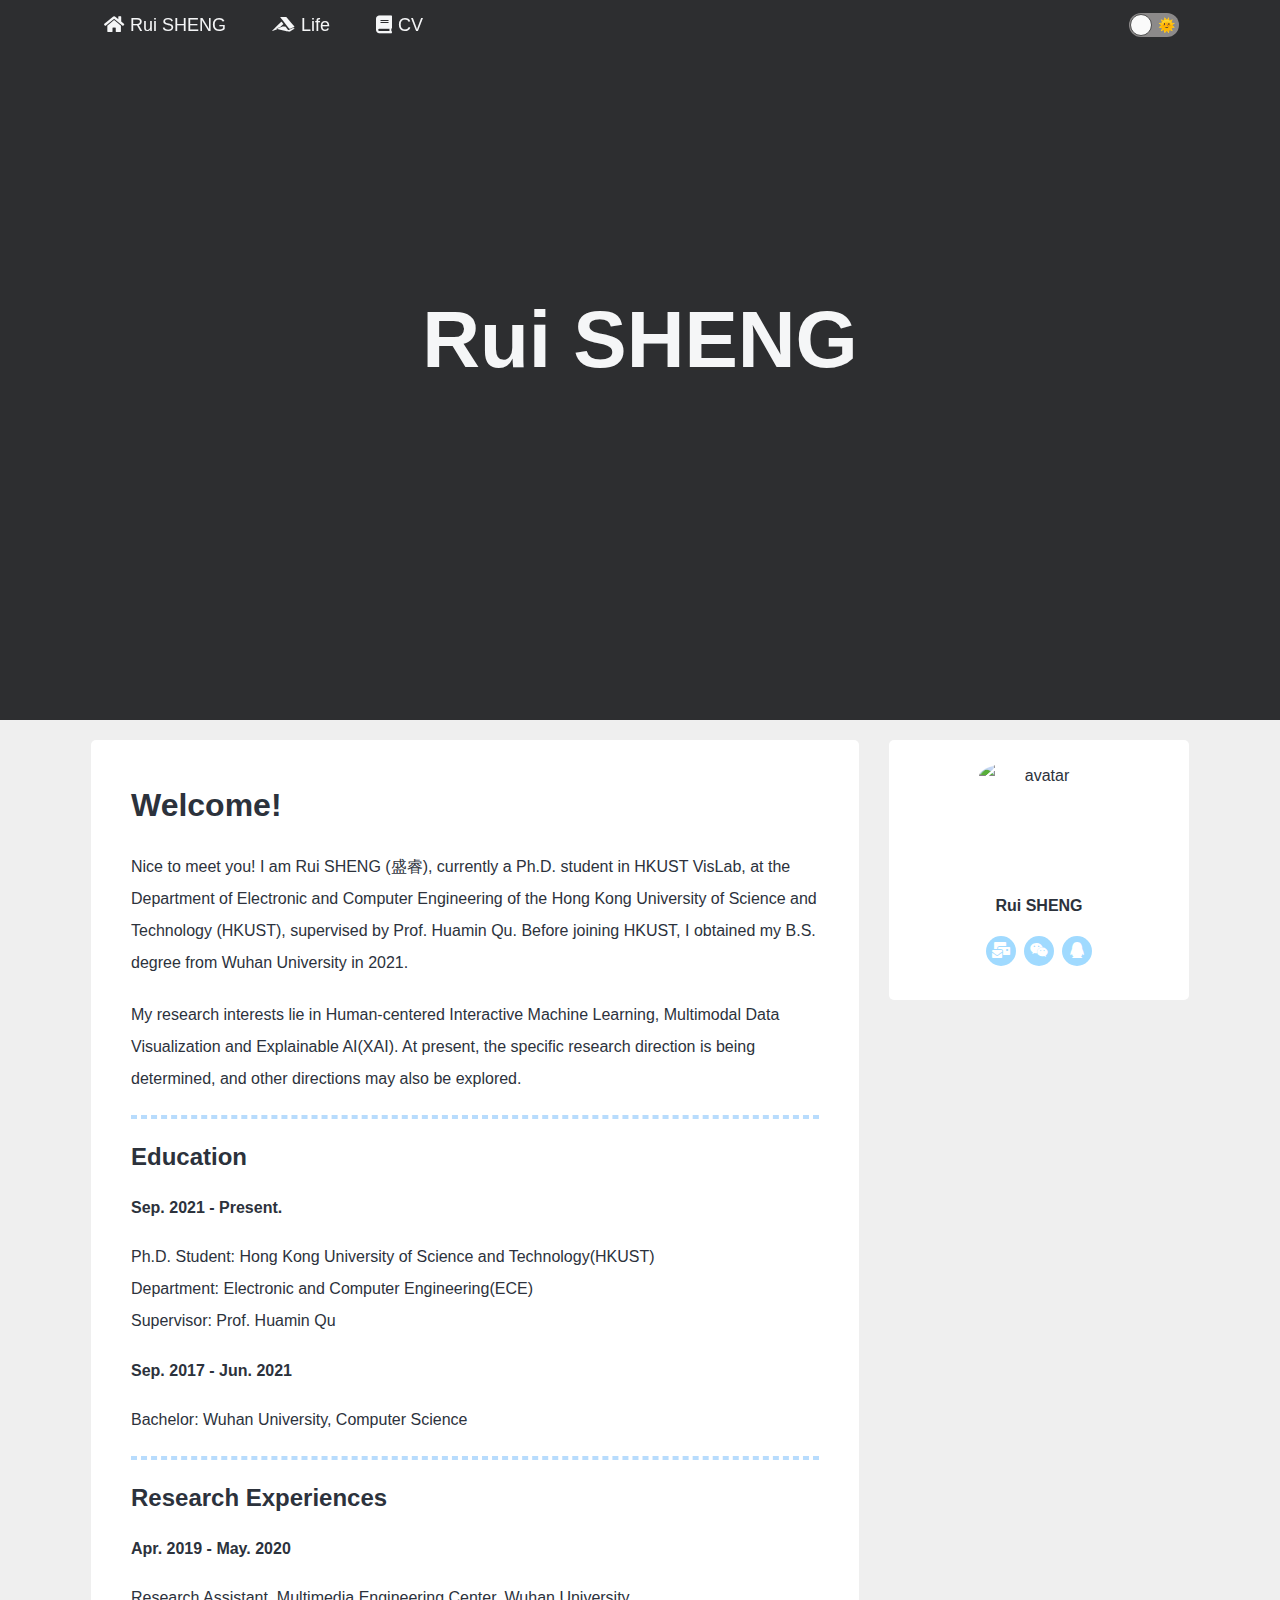
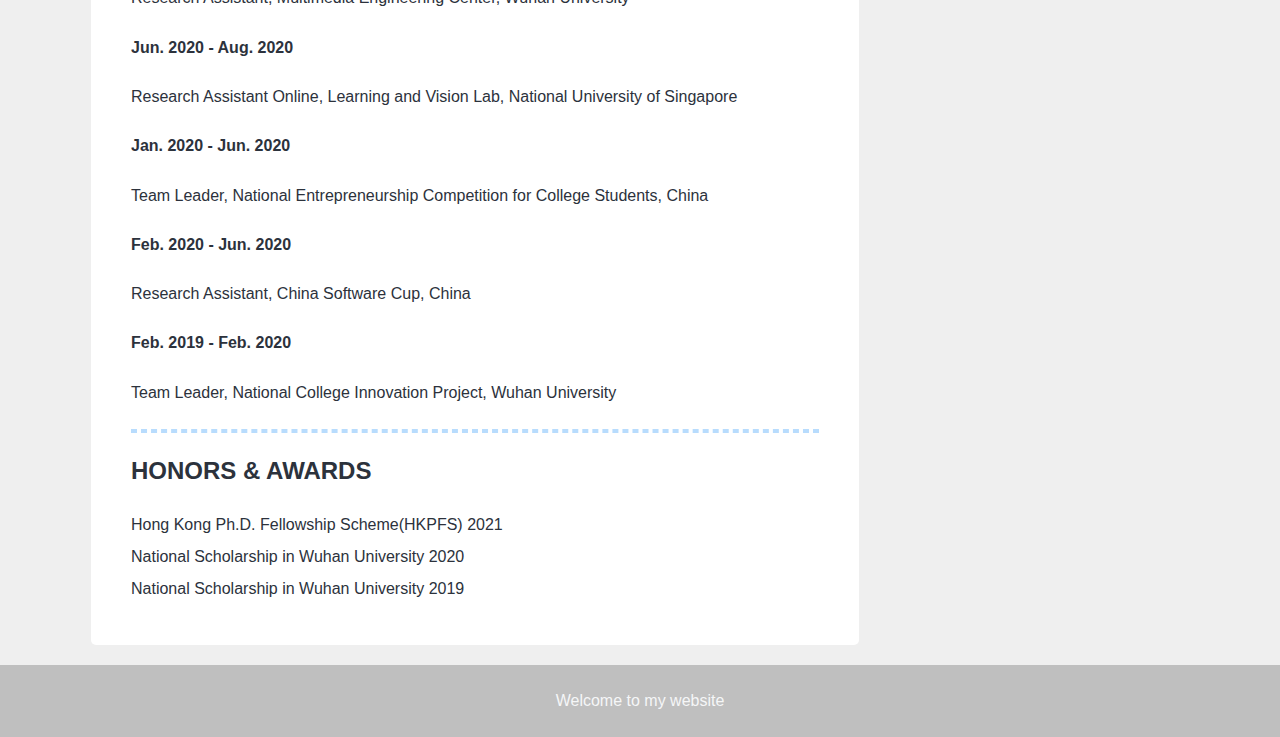
==== index.html @ 7d664ae7 "Site updated: 2021-11-10 11:04:01" ====
<!DOCTYPE html><html lang="en"><head><meta charset="UTF-8"><meta http-equiv="X-UA-Compatible" content="IE=edge"><meta name="viewport" content="width=device-width, initial-scale=1"><meta name="format-detection" content="telephone=no"><meta name="apple-mobile-web-app-capable" content="yes"><meta name="apple-mobile-web-app-status-bar-style" content="black"><link rel="icon" href="/images/icons/favicon-16x16.png?v=2.6.2" type="image/png" sizes="16x16"><link rel="icon" href="/images/icons/favicon-32x32.png?v=2.6.2" type="image/png" sizes="32x32"><meta name="description" content="Welcome!       Nice to meet you! I am Rui SHENG (盛睿), currently a Ph.D. student in HKUST VisLab, at the Department of Electronic and Computer Engineering of the Hong Kong Universit">
<meta property="og:type" content="website">
<meta property="og:title" content="intro">
<meta property="og:url" content="http://example.com/index.html">
<meta property="og:site_name" content="Rui SHENG">
<meta property="og:description" content="Welcome!       Nice to meet you! I am Rui SHENG (盛睿), currently a Ph.D. student in HKUST VisLab, at the Department of Electronic and Computer Engineering of the Hong Kong Universit">
<meta property="og:locale" content="en_US">
<meta property="article:published_time" content="2021-11-09T14:26:50.000Z">
<meta property="article:author" content="John Doe">
<meta name="twitter:card" content="summary"><title>intro | Rui SHENG</title><link ref="canonical" href="http://example.com/index.html"><link rel="dns-prefetch" href="https://cdn.jsdelivr.net"><link rel="stylesheet" href="https://cdn.jsdelivr.net/npm/@fortawesome/fontawesome-free@5.12.1/css/all.min.css" type="text/css"><link rel="stylesheet" href="/css/index.css?v=2.6.2"><script>var Stun = window.Stun || {};
var CONFIG = {
  root: '/',
  algolia: undefined,
  assistSearch: undefined,
  fontIcon: {"prompt":{"success":"fas fa-check-circle","info":"fas fa-arrow-circle-right","warning":"fas fa-exclamation-circle","error":"fas fa-times-circle"},"copyBtn":"fas fa-copy"},
  sidebar: {"offsetTop":"20px","tocMaxDepth":6},
  header: {"enable":true,"showOnPost":true,"scrollDownIcon":false},
  postWidget: {"endText":true},
  nightMode: {"enable":true},
  back2top: {"enable":true},
  codeblock: {"style":"default","highlight":"light","wordWrap":false},
  reward: false,
  fancybox: false,
  zoomImage: {"gapAside":"20px"},
  galleryWaterfall: undefined,
  lazyload: false,
  pjax: undefined,
  externalLink: {"icon":{"enable":true,"name":"fas fa-external-link-alt"}},
  shortcuts: undefined,
  prompt: {"copyButton":"Copy","copySuccess":"Copy Success","copyError":"Copy Error"},
  sourcePath: {"js":"js","css":"css","images":"images"},
};

window.CONFIG = CONFIG;</script><meta name="generator" content="Hexo 5.4.0"><link rel="alternate" href="/atom.xml" title="Rui SHENG" type="application/atom+xml">
</head><body><div class="container" id="container"><header class="header" id="header"><div class="header-inner"><nav class="header-nav header-nav--fixed"><div class="header-nav-inner"><div class="header-nav-menubtn"><i class="fas fa-bars"></i></div><div class="header-nav-menu"><div class="header-nav-menu-item"><a class="header-nav-menu-item__link" href="/"><span class="header-nav-menu-item__icon"><i class="fas fa-home"></i></span><span class="header-nav-menu-item__text">Rui SHENG</span></a></div><div class="header-nav-menu-item"><a class="header-nav-menu-item__link" href="/life/"><span class="header-nav-menu-item__icon"><i class="fab fa-accusoft"></i></span><span class="header-nav-menu-item__text">Life</span></a></div><div class="header-nav-menu-item"><a class="header-nav-menu-item__link" href="/file/RuiSHENG.pdf"><span class="header-nav-menu-item__icon"><i class="fas fa-book"></i></span><span class="header-nav-menu-item__text">CV</span></a></div></div><div class="header-nav-mode"><div class="mode"><div class="mode-track"><span class="mode-track-moon"></span><span class="mode-track-sun"></span></div><div class="mode-thumb"></div></div></div></div></nav><div class="header-banner"><div class="header-banner-info"><div class="header-banner-info__title">Rui SHENG</div><div class="header-banner-info__subtitle"></div></div></div></div></header><main class="main" id="main"><div class="main-inner"><div class="content-wrap" id="content-wrap"><div class="content" id="content"><div class="custompage">
        <h1 id="Welcome"   >
          <a href="#Welcome" class="heading-link"><i class="fas fa-link"></i></a><a href="#Welcome" class="headerlink" title="Welcome!"></a>Welcome!</h1>
      <p>Nice to meet you! I am Rui SHENG (盛睿), currently a Ph.D. student in HKUST VisLab, at the Department of Electronic and Computer Engineering of the Hong Kong University of Science and Technology (HKUST), supervised by Prof. Huamin Qu. Before joining HKUST, I obtained my B.S. degree from Wuhan University in 2021.</p>
<p>My research interests lie in Human-centered Interactive Machine Learning, Multimodal Data Visualization and Explainable AI(XAI). At present, the specific research direction is being determined, and other directions may also be explored.</p>
<hr>

        <h2 id="Education"   >
          <a href="#Education" class="heading-link"><i class="fas fa-link"></i></a><a href="#Education" class="headerlink" title="Education"></a>Education</h2>
      
        <h4 id="Sep-2021-Present"   >
          <a href="#Sep-2021-Present" class="heading-link"><i class="fas fa-link"></i></a><a href="#Sep-2021-Present" class="headerlink" title="Sep. 2021 - Present."></a>Sep. 2021 - Present.</h4>
      <p>Ph.D. Student: Hong Kong University of Science and Technology(HKUST)<br>Department: Electronic and Computer Engineering(ECE)<br>Supervisor: Prof. Huamin Qu</p>

        <h4 id="Sep-2017-Jun-2021"   >
          <a href="#Sep-2017-Jun-2021" class="heading-link"><i class="fas fa-link"></i></a><a href="#Sep-2017-Jun-2021" class="headerlink" title="Sep. 2017 - Jun. 2021"></a>Sep. 2017 - Jun. 2021</h4>
      <p>Bachelor: Wuhan University, Computer Science</p>
<hr>

        <h2 id="Research-Experiences"   >
          <a href="#Research-Experiences" class="heading-link"><i class="fas fa-link"></i></a><a href="#Research-Experiences" class="headerlink" title="Research Experiences"></a>Research Experiences</h2>
      
        <h4 id="Apr-2019-May-2020"   >
          <a href="#Apr-2019-May-2020" class="heading-link"><i class="fas fa-link"></i></a><a href="#Apr-2019-May-2020" class="headerlink" title="Apr. 2019 - May. 2020"></a>Apr. 2019 - May. 2020</h4>
      <p>Research Assistant, Multimedia Engineering Center, Wuhan University</p>

        <h4 id="Jun-2020-Aug-2020"   >
          <a href="#Jun-2020-Aug-2020" class="heading-link"><i class="fas fa-link"></i></a><a href="#Jun-2020-Aug-2020" class="headerlink" title="Jun. 2020 - Aug. 2020"></a>Jun. 2020 - Aug. 2020</h4>
      <p>Research Assistant Online, Learning and Vision Lab, National University of Singapore</p>

        <h4 id="Jan-2020-Jun-2020"   >
          <a href="#Jan-2020-Jun-2020" class="heading-link"><i class="fas fa-link"></i></a><a href="#Jan-2020-Jun-2020" class="headerlink" title="Jan. 2020 - Jun. 2020"></a>Jan. 2020 - Jun. 2020</h4>
      <p>Team Leader, National Entrepreneurship Competition for College Students, China</p>

        <h4 id="Feb-2020-Jun-2020"   >
          <a href="#Feb-2020-Jun-2020" class="heading-link"><i class="fas fa-link"></i></a><a href="#Feb-2020-Jun-2020" class="headerlink" title="Feb. 2020 - Jun. 2020"></a>Feb. 2020 - Jun. 2020</h4>
      <p>Research Assistant, China Software Cup, China</p>

        <h4 id="Feb-2019-Feb-2020"   >
          <a href="#Feb-2019-Feb-2020" class="heading-link"><i class="fas fa-link"></i></a><a href="#Feb-2019-Feb-2020" class="headerlink" title="Feb. 2019 - Feb. 2020"></a>Feb. 2019 - Feb. 2020</h4>
      <p>Team Leader, National College Innovation Project, Wuhan University</p>
<hr>

        <h2 id="HONORS-amp-AWARDS"   >
          <a href="#HONORS-amp-AWARDS" class="heading-link"><i class="fas fa-link"></i></a><a href="#HONORS-amp-AWARDS" class="headerlink" title="HONORS &amp; AWARDS"></a>HONORS &amp; AWARDS</h2>
      <p>Hong Kong Ph.D. Fellowship Scheme(HKPFS) 2021<br>National Scholarship in Wuhan University 2020<br>National Scholarship in Wuhan University 2019</p>
</div></div></div><div class="sidebar-wrap" id="sidebar-wrap"><aside class="sidebar" id="sidebar"><section class="sidebar-toc hide"><ol class="toc"><li class="toc-item toc-level-1"><a class="toc-link" href="#Welcome"><span class="toc-number">1.</span> <span class="toc-text">
          Welcome!</span></a><ol class="toc-child"><li class="toc-item toc-level-2"><a class="toc-link" href="#Education"><span class="toc-number">1.1.</span> <span class="toc-text">
          Education</span></a><ol class="toc-child"><li class="toc-item toc-level-4"><a class="toc-link" href="#Sep-2021-Present"><span class="toc-number">1.1.0.1.</span> <span class="toc-text">
          Sep. 2021 - Present.</span></a></li><li class="toc-item toc-level-4"><a class="toc-link" href="#Sep-2017-Jun-2021"><span class="toc-number">1.1.0.2.</span> <span class="toc-text">
          Sep. 2017 - Jun. 2021</span></a></li></ol></li></ol></li><li class="toc-item toc-level-2"><a class="toc-link" href="#Research-Experiences"><span class="toc-number">1.2.</span> <span class="toc-text">
          Research Experiences</span></a><ol class="toc-child"><li class="toc-item toc-level-4"><a class="toc-link" href="#Apr-2019-May-2020"><span class="toc-number">1.2.0.1.</span> <span class="toc-text">
          Apr. 2019 - May. 2020</span></a></li><li class="toc-item toc-level-4"><a class="toc-link" href="#Jun-2020-Aug-2020"><span class="toc-number">1.2.0.2.</span> <span class="toc-text">
          Jun. 2020 - Aug. 2020</span></a></li><li class="toc-item toc-level-4"><a class="toc-link" href="#Jan-2020-Jun-2020"><span class="toc-number">1.2.0.3.</span> <span class="toc-text">
          Jan. 2020 - Jun. 2020</span></a></li><li class="toc-item toc-level-4"><a class="toc-link" href="#Feb-2020-Jun-2020"><span class="toc-number">1.2.0.4.</span> <span class="toc-text">
          Feb. 2020 - Jun. 2020</span></a></li><li class="toc-item toc-level-4"><a class="toc-link" href="#Feb-2019-Feb-2020"><span class="toc-number">1.2.0.5.</span> <span class="toc-text">
          Feb. 2019 - Feb. 2020</span></a></li></ol></li></ol></li><li class="toc-item toc-level-2"><a class="toc-link" href="#HONORS-amp-AWARDS"><span class="toc-number">1.3.</span> <span class="toc-text">
          HONORS &amp; AWARDS</span></a></li></ol></li></ol></section><!-- ov = overview--><section class="sidebar-ov"><div class="sidebar-ov-author"><div class="sidebar-ov-author__avatar"><img class="sidebar-ov-author__avatar_img" src="https://s3.bmp.ovh/imgs/2021/11/574a85c18c7311ed.png" alt="avatar"></div><p class="sidebar-ov-author__text">Rui SHENG</p></div><div class="sidebar-ov-social"><a class="sidebar-ov-social-item" href="mailto:rshengac@connect.ust.hk" target="_blank" rel="noopener" data-popover="mail" data-popover-pos="up"><span class="sidebar-ov-social-item__icon"><i class="fab fas fa-mail-bulk"></i></span></a><a class="sidebar-ov-social-item" href="tencent://message?uin=LYFFFBlueSky" target="_blank" rel="noopener" data-popover="Wechat" data-popover-pos="up"><span class="sidebar-ov-social-item__icon"><i class="fab fa-weixin"></i></span></a><a class="sidebar-ov-social-item" href="tencent://message?uin=260931245" target="_blank" rel="noopener" data-popover="QQ" data-popover-pos="up"><span class="sidebar-ov-social-item__icon"><i class="fab fa-qq"></i></span></a></div></section></aside></div><div class="clearfix"></div></div></main><footer class="footer" id="footer"><div class="footer-inner"><div>Welcome to my website</div></div></footer><div class="loading-bar" id="loading-bar"><div class="loading-bar__progress"></div></div><div class="back2top" id="back2top"><span class="back2top__icon"><i class="fas fa-rocket"></i></span></div></div><script src="https://cdn.jsdelivr.net/npm/jquery@v3.4.1/dist/jquery.min.js"></script><script src="https://cdn.jsdelivr.net/npm/velocity-animate@1.5.2/velocity.min.js"></script><script src="https://cdn.jsdelivr.net/npm/velocity-animate@1.5.2/velocity.ui.min.js"></script><script src="/js/utils.js?v=2.6.2"></script><script src="/js/stun-boot.js?v=2.6.2"></script><script src="/js/scroll.js?v=2.6.2"></script><script src="/js/header.js?v=2.6.2"></script><script src="/js/sidebar.js?v=2.6.2"></script></body></html>
---- css/index.css ----
html {
  line-height: 1.15; /* 1 */
  -webkit-text-size-adjust: 100%; /* 2 */
}
body {
  margin: 0;
}
main {
  display: block;
}
h1 {
  margin: 0.67em 0;
  font-size: 2em;
}
hr {
  overflow: visible; /* 2 */
  box-sizing: content-box; /* 1 */
  height: 0; /* 1 */
}
pre {
  font-family: monospace, monospace; /* 1 */
  font-size: 1em; /* 2 */
}
a {
  background-color: transparent;
}
abbr[title] {
  border-bottom: none; /* 1 */
  text-decoration: underline; /* 2 */
  text-decoration: underline dotted; /* 2 */
}
b,
strong {
  font-weight: bolder;
}
code,
kbd,
samp {
  font-family: monospace, monospace; /* 1 */
  font-size: 1em; /* 2 */
}
small {
  font-size: 80%;
}
sub,
sup {
  position: relative;
  font-size: 75%;
  line-height: 0;
  vertical-align: baseline;
}
sub {
  bottom: -0.25em;
}
sup {
  top: -0.5em;
}
img {
  border-style: none;
}
button,
input,
optgroup,
select,
textarea {
  margin: 0; /* 2 */
  font-family: inherit; /* 1 */
  font-size: 100%; /* 1 */
  line-height: 1.15; /* 1 */
}
button,
input {
  overflow: visible; /* 1 */
}
button,
select {
  text-transform: none; /* 1 */
}
button,
[type='button'],
[type='reset'],
[type='submit'] {
  -webkit-appearance: button;
}
button::-moz-focus-inner,
[type='button']::-moz-focus-inner,
[type='reset']::-moz-focus-inner,
[type='submit']::-moz-focus-inner {
  border-style: none;
  padding: 0;
}
button:-moz-focusring,
[type='button']:-moz-focusring,
[type='reset']:-moz-focusring,
[type='submit']:-moz-focusring {
  outline: 1px dotted ButtonText;
}
fieldset {
  padding: 0.35em 0.75em 0.625em;
}
legend {
  display: table; /* 1 */
  box-sizing: border-box; /* 1 */
  padding: 0; /* 3 */
  max-width: 100%; /* 1 */
  white-space: normal; /* 1 */
  color: inherit; /* 2 */
}
progress {
  vertical-align: baseline;
}
textarea {
  overflow: auto;
}
[type='checkbox'],
[type='radio'] {
  box-sizing: border-box; /* 1 */
  padding: 0; /* 2 */
}
[type='number']::-webkit-inner-spin-button,
[type='number']::-webkit-outer-spin-button {
  height: auto;
}
[type='search'] {
  outline-offset: -2px; /* 2 */
  -webkit-appearance: textfield; /* 1 */
}
[type='search']::-webkit-search-decoration {
  -webkit-appearance: none;
}
::-webkit-file-upload-button {
  font: inherit; /* 2 */
  -webkit-appearance: button; /* 1 */
}
details {
  display: block;
}
summary {
  display: list-item;
}
template {
  display: none;
}
[hidden] {
  display: none;
}
html {
  line-height: 1.15; /* 1 */
  -webkit-text-size-adjust: 100%; /* 2 */
}
body {
  margin: 0;
}
main {
  display: block;
}
h1 {
  margin: 0.67em 0;
  font-size: 2em;
}
hr {
  overflow: visible; /* 2 */
  -webkit-box-sizing: content-box;
  -moz-box-sizing: content-box;
  box-sizing: content-box; /* 1 */
  height: 0; /* 1 */
}
pre {
  font-family: monospace, monospace; /* 1 */
  font-size: 1em; /* 2 */
}
a {
  background-color: transparent;
}
abbr[title] {
  border-bottom: none; /* 1 */
  text-decoration: underline; /* 2 */
  text-decoration: underline dotted; /* 2 */
}
b,
strong {
  font-weight: bolder;
}
code,
kbd,
samp {
  font-family: monospace, monospace; /* 1 */
  font-size: 1em; /* 2 */
}
small {
  font-size: 80%;
}
sub,
sup {
  position: relative;
  font-size: 75%;
  line-height: 0;
  vertical-align: baseline;
}
sub {
  bottom: -0.25em;
}
sup {
  top: -0.5em;
}
img {
  border-style: none;
}
button,
input,
optgroup,
select,
textarea {
  margin: 0; /* 2 */
  font-family: inherit; /* 1 */
  font-size: 100%; /* 1 */
  line-height: 1.15; /* 1 */
}
button,
input {
  overflow: visible; /* 1 */
}
button,
select {
  text-transform: none; /* 1 */
}
button,
[type='button'],
[type='reset'],
[type='submit'] {
  -webkit-appearance: button;
}
button::-moz-focus-inner,
[type='button']::-moz-focus-inner,
[type='reset']::-moz-focus-inner,
[type='submit']::-moz-focus-inner {
  border-style: none;
  padding: 0;
}
button:-moz-focusring,
[type='button']:-moz-focusring,
[type='reset']:-moz-focusring,
[type='submit']:-moz-focusring {
  outline: 1px dotted ButtonText;
}
fieldset {
  padding: 0.35em 0.75em 0.625em;
}
legend {
  display: table; /* 1 */
  -webkit-box-sizing: border-box;
  -moz-box-sizing: border-box;
  box-sizing: border-box; /* 1 */
  padding: 0; /* 3 */
  max-width: 100%; /* 1 */
  white-space: normal; /* 1 */
  color: inherit; /* 2 */
}
progress {
  vertical-align: baseline;
}
textarea {
  overflow: auto;
}
[type='checkbox'],
[type='radio'] {
  -webkit-box-sizing: border-box;
  -moz-box-sizing: border-box;
  box-sizing: border-box; /* 1 */
  padding: 0; /* 2 */
}
[type='number']::-webkit-inner-spin-button,
[type='number']::-webkit-outer-spin-button {
  height: auto;
}
[type='search'] {
  outline-offset: -2px; /* 2 */
  -webkit-appearance: textfield; /* 1 */
}
[type='search']::-webkit-search-decoration {
  -webkit-appearance: none;
}
::-webkit-file-upload-button {
  font: inherit; /* 2 */
  -webkit-appearance: button; /* 1 */
}
details {
  display: block;
}
summary {
  display: list-item;
}
template {
  display: none;
}
[hidden] {
  display: none;
}
:root {
  --color-gray-100: #fff;
  --color-gray-150: #f9f9f9;
  --color-gray-200: #f5f6f7;
  --color-gray-250: #efefef;
  --color-gray-260: #e5e7ea;
  --color-gray-300: #dadada;
  --color-gray-400: #ccd0d5;
  --color-gray-500: #bec3c9;
  --color-gray-550: #adadad;
  --color-gray-600: #8d949e;
  --color-gray-650: #757474;
  --color-gray-700: #606770;
  --color-gray-800: #444950;
  --color-gray-850: #303846;
  --color-gray-900: #2c323c;
  --color-gray-950: #1c1e21;
  --color-font: var(--color-gray-900);
  --color-card: var(--color-gray-100);
  --color-blue-200: #ebeef5;
}
html.nightmode {
  --color-gray-100: #1c1e21;
  --color-gray-150: #2c323c;
  --color-gray-200: #303846;
  --color-gray-250: #444950;
  --color-gray-260: #555b64;
  --color-gray-300: #606770;
  --color-gray-400: #757474;
  --color-gray-500: #8d949e;
  --color-gray-550: #959595;
  --color-gray-600: #bec3c9;
  --color-gray-650: #ccd0d5;
  --color-gray-700: #dadada;
  --color-gray-800: #eaecef;
  --color-gray-850: #f5f6f7;
  --color-gray-900: #f9f9f9;
  --color-gray-950: #fff;
  --color-font: var(--color-gray-600);
  --color-card: var(--color-gray-150);
  --color-blue-200: #444950;
}
::selection {
  color: #fff;
  background-color: #8be0e1;
}
*,
*::before,
*::after {
  -webkit-box-sizing: inherit;
  -moz-box-sizing: inherit;
  box-sizing: inherit;
}
html {
  -webkit-box-sizing: border-box;
  -moz-box-sizing: border-box;
  box-sizing: border-box;
  font-size: 20px;
}
body {
  margin: 0;
  padding: 0;
  font-family: 'PingFang SC', 'Microsoft YaHei', sans-serif, Arial;
  font-size: 14px;
  line-height: 2;
  color: var(--color-font);
  background-color: var(--color-gray-250);
}
h1,
h2,
h3,
h4,
h5,
h6 {
  padding: 0;
  font-family: 'PingFang SC', 'Microsoft YaHei', sans-serif, Arial;
  font-weight: 700;
  line-height: 1.5;
}
h1 {
  font-size: 2em;
}
h2 {
  font-size: 1.5em;
}
h3 {
  font-size: 1.25em;
}
h4 {
  font-size: 1em;
}
h5 {
  font-size: 0.875em;
}
h6 {
  font-size: 0.85em;
}
p {
  margin: 0 0 1rem;
}
a {
  text-decoration: none;
  color: #058ed2;
  background-color: transparent;
  outline: none;
  cursor: pointer;
}
img,
video,
iframe {
  display: block;
  margin-right: auto;
  margin-left: auto;
  max-width: 100%;
}
hr {
  margin: 1rem 0;
  border: 2px dashed #b8dcfd;
  height: 0;
}
blockquote {
  margin: 0;
  border-left: 5px solid var(--color-gray-300);
  padding: 0 1rem;
  background-color: var(--color-gray-200);
}
blockquote cite::before {
  content: '--';
  padding: 0 0.25rem;
}
code {
  white-space: normal;
  word-wrap: break-word;
  word-break: break-word;
  border-radius: 3px;
  padding: 1px 5px;
  font-family: 'Source Code Pro', Consolas, Menlo, Monaco, 'Courier New', monospace;
  font-size: 0.95em;
  color: var(--color-gray-700);
  background-color: var(--color-gray-200);
}
dt {
  font-weight: 700;
}
dd {
  margin: 0;
  padding: 0;
}
table {
  border-spacing: 0;
  border-collapse: collapse;
  width: 100%;
}
th,
td {
  border: 1px solid var(--color-blue-200);
  padding: 0 5px;
}
acronym,
abbr {
  cursor: help;
}
kbd {
  display: inline-block;
  border: 1px solid var(--color-gray-500);
  border-radius: 3px;
  padding: 0.1rem 0.2rem;
  font-family: consolas, 'Liberation Mono', courier, monospace;
  font-size: 0.85em;
  font-weight: 700;
  line-height: 1;
  white-space: nowrap;
  color: var(--color-gray-850);
  background-color: var(--color-gray-150);
  -webkit-box-shadow: 0 -1px 0 var(--color-gray-300) inset;
  box-shadow: 0 -1px 0 var(--color-gray-300) inset;
}
.clearfix {
  zoom: 1;
}
.clearfix:before,
.clearfix:after {
  content: "";
  display: table;
}
.clearfix:after {
  clear: both;
}
[data-popover] {
  position: relative;
}
[data-popover]::before {
  position: absolute;
  top: 0;
  left: 50%;
  z-index: 2;
  font-family: sans-serif, Arial;
  font-size: 14px;
  font-weight: normal;
  font-style: normal;
  line-height: 2;
  white-space: nowrap;
  color: #fff;
  background-color: rgba(0,0,0,0.9);
  opacity: 0;
  -ms-filter: "progid:DXImageTransform.Microsoft.Alpha(Opacity=0)";
  filter: alpha(opacity=0);
  text-shadow: none;
  -webkit-transition: opacity 0.2s ease, -webkit-transform 0.2s ease;
  -moz-transition: opacity 0.2s ease, -moz-transform 0.2s ease;
  -o-transition: opacity 0.2s ease, -o-transform 0.2s ease;
  -ms-transition: opacity 0.2s ease, -ms-transform 0.2s ease;
  transition: opacity 0.2s ease, transform 0.2s ease;
  -webkit-transform: translate(-50%, -70%);
  -moz-transform: translate(-50%, -70%);
  -o-transform: translate(-50%, -70%);
  -ms-transform: translate(-50%, -70%);
  transform: translate(-50%, -70%);
  pointer-events: none;
}
[data-popover]::before {
  content: attr(data-popover);
  border-radius: 4px;
  padding: 0.2rem 0.6rem;
}
@media (min-width: 991.98px) {
  [data-popover-pos='up']:hover::before {
    opacity: 1;
    -ms-filter: none;
    filter: none;
    -webkit-transform: translate(-50%, -120%);
    -moz-transform: translate(-50%, -120%);
    -o-transform: translate(-50%, -120%);
    -ms-transform: translate(-50%, -120%);
    transform: translate(-50%, -120%);
  }
}
.stun-message {
  position: fixed;
  top: 1rem;
  left: 50%;
  z-index: 2;
  -webkit-transform: translateX(-50%);
  -moz-transform: translateX(-50%);
  -o-transform: translateX(-50%);
  -ms-transform: translateX(-50%);
  transform: translateX(-50%);
}
.stun-alert {
  position: relative;
  border-radius: 3px;
  padding: 8px 12px;
  font-size: 16px;
  line-height: 1rem;
  background-color: #fff;
  -webkit-box-shadow: 0 4px 12px rgba(0,0,0,0.15);
  box-shadow: 0 4px 12px rgba(0,0,0,0.15);
}
.stun-alert-success {
  color: #52c41a;
}
.stun-alert-success ~ i {
  color: #52c41a;
}
.stun-alert-info {
  color: #1890ff;
}
.stun-alert-info ~ i {
  color: #1890ff;
}
.stun-alert-warning {
  color: #faad14;
}
.stun-alert-warning ~ i {
  color: #faad14;
}
.stun-alert-error {
  color: #f5222d;
}
.stun-alert-error ~ i {
  color: #f5222d;
}
.stun-alert-description {
  margin-left: 0.5rem;
}
.anime-close::before,
.anime-close::after {
  -webkit-transition: -webkit-transform 0.2s ease;
  -moz-transition: -moz-transform 0.2s ease;
  -o-transition: -o-transform 0.2s ease;
  -ms-transition: -ms-transform 0.2s ease;
  transition: transform 0.2s ease;
  -webkit-transform: rotate(-45deg);
  -moz-transform: rotate(-45deg);
  -o-transform: rotate(-45deg);
  -ms-transform: rotate(-45deg);
  transform: rotate(-45deg);
}
.anime-close::after {
  -webkit-transform: rotate(-135deg);
  -moz-transform: rotate(-135deg);
  -o-transform: rotate(-135deg);
  -ms-transform: rotate(-135deg);
  transform: rotate(-135deg);
}
.anime-close:hover::before,
.anime-close:hover::after {
  -webkit-transform: rotate(0);
  -moz-transform: rotate(0);
  -o-transform: rotate(0);
  -ms-transform: rotate(0);
  transform: rotate(0);
}
.container {
  white-space: normal;
  word-wrap: break-word;
  word-break: break-word;
  display: -webkit-box;
  display: -moz-box;
  display: -webkit-flex;
  display: -ms-flexbox;
  display: box;
  display: flex;
  overflow: hidden; /* !!! */
  position: relative;
  min-height: 100vh;
  -webkit-box-orient: vertical;
  -moz-box-orient: vertical;
  -o-box-orient: vertical;
  -webkit-flex-direction: column;
  -ms-flex-direction: column;
  flex-direction: column;
}
.header {
  -webkit-box-flex: 1;
  -moz-box-flex: 1;
  -o-box-flex: 1;
  box-flex: 1;
  -webkit-flex: 0 0 auto;
  -ms-flex: 0 0 auto;
  flex: 0 0 auto;
}
.footer {
  -webkit-box-flex: 1;
  -moz-box-flex: 1;
  -o-box-flex: 1;
  box-flex: 1;
  -webkit-flex: 0 0 auto;
  -ms-flex: 0 0 auto;
  flex: 0 0 auto;
}
.main {
  width: 100%;
  -webkit-box-flex: 1;
  -moz-box-flex: 1;
  -o-box-flex: 1;
  box-flex: 1;
  -webkit-flex: 1 0 auto;
  -ms-flex: 1 0 auto;
  flex: 1 0 auto;
}
.main-inner {
  margin: 0 auto;
  padding: 20px;
  width: 100%;
  font-size: 16px;
}
.content-wrap {
  width: calc(100% - 330px);
  float: left;
}
.content-wrap--noside {
  float: none;
  margin: 0 auto;
}
.content {
  width: 100%;
  border-radius: 5px;
  padding: 1rem 2rem;
  background-color: var(--color-card);
}
.content img {
  border: 1px solid var(--color-gray-300);
  border-radius: 3px;
  padding: 0.2rem;
}
.content h1:hover .heading-link,
.content h2:hover .heading-link,
.content h3:hover .heading-link,
.content h4:hover .heading-link,
.content h5:hover .heading-link,
.content h6:hover .heading-link {
  visibility: visible;
}
.heading-link {
  display: inline-block;
  visibility: hidden;
  margin: -10px 0 0 -20px;
  padding-right: 5px;
  width: 20px;
  height: 16px;
  font-size: 16px;
  line-height: 20px;
  vertical-align: middle;
  color: var(--color-font);
}
.content-home {
  padding: 0 !important;
  background-color: transparent;
}
.pullquote.left {
  text-align: left;
}
.pullquote.right {
  text-align: right;
}
.post-body h1,
.post-body h2 {
  border-bottom: 1px solid var(--color-gray-250);
  padding-bottom: 0.3em;
}
.table-container {
  overflow: auto;
  margin-bottom: 1rem;
}
.header-inner {
  width: 100%;
  font-size: 18px;
  background-color: #2d2e30;
  height: 80vh;
}
.header-inner--bgcolor {
  background-color: #05445c;
}
.header-inner--height {
  height: 50px !important;
}
.header-nav {
  position: relative;
  top: 0;
  left: 0;
  z-index: 1;
  width: 100%;
  height: 50px;
  -webkit-transition: -webkit-transform 0.2s ease-out, background-color 0.2s ease;
  -moz-transition: -moz-transform 0.2s ease-out, background-color 0.2s ease;
  -o-transition: -o-transform 0.2s ease-out, background-color 0.2s ease;
  -ms-transition: -ms-transform 0.2s ease-out, background-color 0.2s ease;
  transition: transform 0.2s ease-out, background-color 0.2s ease;
}
.header-nav--fixed {
  position: fixed;
  -webkit-transform: translateY(0);
  -moz-transform: translateY(0);
  -o-transform: translateY(0);
  -ms-transform: translateY(0);
  transform: translateY(0);
}
.header-nav--sticky {
  position: fixed;
  background-color: #05445c;
  -webkit-transform: translateY(-100%);
  -moz-transform: translateY(-100%);
  -o-transform: translateY(-100%);
  -ms-transform: translateY(-100%);
  transform: translateY(-100%);
}
.header-nav.slider--down {
  -webkit-transform: translateY(0);
  -moz-transform: translateY(0);
  -o-transform: translateY(0);
  -ms-transform: translateY(0);
  transform: translateY(0);
}
.header-nav.slider--up {
  -webkit-transform: translateY(-100%);
  -moz-transform: translateY(-100%);
  -o-transform: translateY(-100%);
  -ms-transform: translateY(-100%);
  transform: translateY(-100%);
}
.header-nav.slider--clear {
  -webkit-transition: background-color 0.2s ease;
  -moz-transition: background-color 0.2s ease;
  -o-transition: background-color 0.2s ease;
  -ms-transition: background-color 0.2s ease;
  transition: background-color 0.2s ease;
}
.header-nav-inner {
  margin: 0 auto;
  padding: 20px;
  padding-top: 0 !important;
  padding-bottom: 0 !important;
  width: 100%;
  height: 100%;
}
.header-nav-menubtn {
  display: none;
  padding: 0 0.5rem;
  line-height: 50px;
  color: #f5f6f7;
  cursor: pointer;
}
.header-nav-menu-item__link,
.header-nav-submenu-item__link {
  display: block;
  color: #f5f6f7;
}
.header-nav-menu-item__icon,
.header-nav-submenu-item__icon,
.header-nav-menu-item__text,
.header-nav-submenu-item__text {
  margin: 0 3px;
}
.header-nav-menu-item__link {
  padding: 0 0.5rem;
  -webkit-transition: color 0.2s ease, background-color 0.2s ease;
  -moz-transition: color 0.2s ease, background-color 0.2s ease;
  -o-transition: color 0.2s ease, background-color 0.2s ease;
  -ms-transition: color 0.2s ease, background-color 0.2s ease;
  transition: color 0.2s ease, background-color 0.2s ease;
}
.header-nav-menu-item__link:hover {
  color: #f4f5f5;
  background-color: #999;
}
.header-nav-submenu-item__link {
  padding: 0.75rem 0.5rem;
  -webkit-transition: color 0.2s ease, background-color 0.2s ease;
  -moz-transition: color 0.2s ease, background-color 0.2s ease;
  -o-transition: color 0.2s ease, background-color 0.2s ease;
  -ms-transition: color 0.2s ease, background-color 0.2s ease;
  transition: color 0.2s ease, background-color 0.2s ease;
}
.header-nav-submenu-item__link:hover {
  color: #f4f5f5;
  background-color: #999;
}
.header-nav-menu {
  display: none;
  height: 100%;
  line-height: 50px;
}
.header-nav-menu-item {
  float: left;
  position: relative;
  margin: 0 1rem 0 0;
  height: 50px;
  text-align: center;
  cursor: pointer;
}
.header-nav-menu-item:last-child {
  margin: 0;
}
.header-nav-submenu {
  display: none;
  position: absolute;
  right: -0.5rem;
  left: -0.5rem;
  width: auto;
  background-color: #2d2e30;
}
.header-nav-submenu.hide--force {
  display: none !important;
}
.header-nav-submenu-item {
  margin: 0;
  padding: 0;
  width: 100%;
  font-size: 18px;
  line-height: 1;
  text-align: center;
}
.header-nav-mode {
  display: -webkit-box;
  display: -moz-box;
  display: -webkit-flex;
  display: -ms-flexbox;
  display: box;
  display: flex;
  float: right;
  padding: 0 0.5rem;
  height: 100%;
  line-height: 50px;
  -webkit-box-align: center;
  -moz-box-align: center;
  -o-box-align: center;
  -ms-flex-align: center;
  -webkit-align-items: center;
  align-items: center;
}
.header-banner {
  position: relative;
  z-index: 0;
  width: 100%;
  height: 100%;
  background: url("https://www.wallpapertip.com/wmimgs/26-268406_colorful-sky-wallpaper.jpg") no-repeat center/cover;
}
.header-banner-info {
  position: absolute;
  top: 50%;
  left: 0;
  padding: 0 0.5rem;
  width: 100%;
  text-align: center;
  -webkit-transform: translateY(-50%);
  -moz-transform: translateY(-50%);
  -o-transform: translateY(-50%);
  -ms-transform: translateY(-50%);
  transform: translateY(-50%);
}
.header-banner-info__title {
  margin-bottom: 2rem;
  font-size: 4rem;
  font-weight: 700;
  line-height: 1;
  color: #f5f6f7;
}
.header-banner-info__subtitle {
  font-size: 1.2rem;
  font-weight: 400;
  color: #f5f6f7;
}
.footer__icon {
  display: inline-block;
  margin: 0 0.4rem;
  font-size: 1em;
  color: #f00;
}
.footer-inner {
  position: relative;
  padding: 1rem;
  font-size: 16px;
  text-align: center;
  color: #f5f6f7;
  background-color: #2d2e30;
  z-index: 0;
  background: url("https://www.wallpapertip.com/wmimgs/26-268406_colorful-sky-wallpaper.jpg") no-repeat center/cover;
}
.footer-inner::before {
  content: '';
  display: block;
  position: absolute;
  top: 0;
  left: 0;
  z-index: -1;
  width: 100%;
  height: 100%;
  background-color: rgba(0,0,0,0.2);
}
.footer a {
  color: #c20808;
  -webkit-transition: color 0.2s ease;
  -moz-transition: color 0.2s ease;
  -o-transition: color 0.2s ease;
  -ms-transition: color 0.2s ease;
  transition: color 0.2s ease;
}
.footer a:hover {
  color: #ed0b0b;
}
.footer__devider {
  margin: 0 10px;
}
.sidebar {
  border-radius: 5px;
  padding: 1rem 2rem;
  background-color: var(--color-card);
  padding: 1rem;
  width: 300px;
  font-size: 16px;
}
.sidebar--sticky {
  position: fixed;
  top: 20px;
  z-index: 0;
  -webkit-transform: translateZ(0);
  -moz-transform: translateZ(0);
  -o-transform: translateZ(0);
  -ms-transform: translateZ(0);
  transform: translateZ(0);
}
.sidebar .hide {
  display: none;
}
.sidebar-wrap {
  width: 300px;
  float: right;
}
.sidebar-nav {
  padding-bottom: 1em;
  text-align: center;
}
.sidebar-nav-toc,
.sidebar-nav-ov {
  border-bottom: 1px solid var(--color-gray-150);
  padding: 0.3em 0.5em;
  color: var(--color-gray-800);
  -webkit-transition: opacity 0.2s;
  -moz-transition: opacity 0.2s;
  -o-transition: opacity 0.2s;
  -ms-transition: opacity 0.2s;
  transition: opacity 0.2s;
}
.sidebar-nav-toc:hover,
.sidebar-nav-ov:hover {
  color: #fc6423;
  cursor: pointer;
}
.sidebar-nav .current {
  border-color: #fc6423;
  color: #fc6423;
}
.sidebar-toc {
  overflow: auto;
  position: relative;
  max-height: 70vh;
  white-space: normal;
  word-wrap: break-word;
  word-break: break-word;
}
.sidebar-toc .toc-child {
  display: none;
}
.sidebar-toc .active > .toc-child {
  display: block;
}
.sidebar-toc .current > .toc-child {
  display: block;
}
.sidebar-toc .active > a,
.sidebar-toc .current > a {
  color: #fc6423;
  -webkit-transition: color 0.3s;
  -moz-transition: color 0.3s;
  -o-transition: color 0.3s;
  -ms-transition: color 0.3s;
  transition: color 0.3s;
}
.sidebar-toc ol,
.sidebar-toc li {
  list-style: none;
}
.sidebar-toc ol {
  margin: 0;
  padding-left: 1em;
}
.sidebar-ov-author {
  width: 100%;
  text-align: center;
}
.sidebar-ov-author__avatar {
  margin: 0 auto;
  width: 120px;
  height: 120px;
}
.sidebar-ov-author__avatar_img {
  opacity: 1;
  -ms-filter: none;
  filter: none;
  border-radius: 50%;
}
.sidebar-ov-author__avatar:hover .sidebar-ov-author__avatar_img {
  -webkit-animation: avatar-shake 0.8s both ease-out;
  -moz-animation: avatar-shake 0.8s both ease-out;
  -o-animation: avatar-shake 0.8s both ease-out;
  -ms-animation: avatar-shake 0.8s both ease-out;
  animation: avatar-shake 0.8s both ease-out;
}
@-moz-keyframes avatar-shake {
  0% {
    -webkit-transform: scale(1);
    -moz-transform: scale(1);
    -o-transform: scale(1);
    -ms-transform: scale(1);
    transform: scale(1);
  }
  10%, 20% {
    -webkit-transform: scale(0.9) rotate(3deg);
    -moz-transform: scale(0.9) rotate(3deg);
    -o-transform: scale(0.9) rotate(3deg);
    -ms-transform: scale(0.9) rotate(3deg);
    transform: scale(0.9) rotate(3deg);
  }
  30%, 50%, 70%, 90% {
    -webkit-transform: scale(1.1) rotate(-3deg);
    -moz-transform: scale(1.1) rotate(-3deg);
    -o-transform: scale(1.1) rotate(-3deg);
    -ms-transform: scale(1.1) rotate(-3deg);
    transform: scale(1.1) rotate(-3deg);
  }
  40%, 60%, 80% {
    -webkit-transform: scale(1.1) rotate(3deg);
    -moz-transform: scale(1.1) rotate(3deg);
    -o-transform: scale(1.1) rotate(3deg);
    -ms-transform: scale(1.1) rotate(3deg);
    transform: scale(1.1) rotate(3deg);
  }
  100% {
    -webkit-transform: scale(1);
    -moz-transform: scale(1);
    -o-transform: scale(1);
    -ms-transform: scale(1);
    transform: scale(1);
  }
}
@-webkit-keyframes avatar-shake {
  0% {
    -webkit-transform: scale(1);
    -moz-transform: scale(1);
    -o-transform: scale(1);
    -ms-transform: scale(1);
    transform: scale(1);
  }
  10%, 20% {
    -webkit-transform: scale(0.9) rotate(3deg);
    -moz-transform: scale(0.9) rotate(3deg);
    -o-transform: scale(0.9) rotate(3deg);
    -ms-transform: scale(0.9) rotate(3deg);
    transform: scale(0.9) rotate(3deg);
  }
  30%, 50%, 70%, 90% {
    -webkit-transform: scale(1.1) rotate(-3deg);
    -moz-transform: scale(1.1) rotate(-3deg);
    -o-transform: scale(1.1) rotate(-3deg);
    -ms-transform: scale(1.1) rotate(-3deg);
    transform: scale(1.1) rotate(-3deg);
  }
  40%, 60%, 80% {
    -webkit-transform: scale(1.1) rotate(3deg);
    -moz-transform: scale(1.1) rotate(3deg);
    -o-transform: scale(1.1) rotate(3deg);
    -ms-transform: scale(1.1) rotate(3deg);
    transform: scale(1.1) rotate(3deg);
  }
  100% {
    -webkit-transform: scale(1);
    -moz-transform: scale(1);
    -o-transform: scale(1);
    -ms-transform: scale(1);
    transform: scale(1);
  }
}
@-o-keyframes avatar-shake {
  0% {
    -webkit-transform: scale(1);
    -moz-transform: scale(1);
    -o-transform: scale(1);
    -ms-transform: scale(1);
    transform: scale(1);
  }
  10%, 20% {
    -webkit-transform: scale(0.9) rotate(3deg);
    -moz-transform: scale(0.9) rotate(3deg);
    -o-transform: scale(0.9) rotate(3deg);
    -ms-transform: scale(0.9) rotate(3deg);
    transform: scale(0.9) rotate(3deg);
  }
  30%, 50%, 70%, 90% {
    -webkit-transform: scale(1.1) rotate(-3deg);
    -moz-transform: scale(1.1) rotate(-3deg);
    -o-transform: scale(1.1) rotate(-3deg);
    -ms-transform: scale(1.1) rotate(-3deg);
    transform: scale(1.1) rotate(-3deg);
  }
  40%, 60%, 80% {
    -webkit-transform: scale(1.1) rotate(3deg);
    -moz-transform: scale(1.1) rotate(3deg);
    -o-transform: scale(1.1) rotate(3deg);
    -ms-transform: scale(1.1) rotate(3deg);
    transform: scale(1.1) rotate(3deg);
  }
  100% {
    -webkit-transform: scale(1);
    -moz-transform: scale(1);
    -o-transform: scale(1);
    -ms-transform: scale(1);
    transform: scale(1);
  }
}
@keyframes avatar-shake {
  0% {
    -webkit-transform: scale(1);
    -moz-transform: scale(1);
    -o-transform: scale(1);
    -ms-transform: scale(1);
    transform: scale(1);
  }
  10%, 20% {
    -webkit-transform: scale(0.9) rotate(3deg);
    -moz-transform: scale(0.9) rotate(3deg);
    -o-transform: scale(0.9) rotate(3deg);
    -ms-transform: scale(0.9) rotate(3deg);
    transform: scale(0.9) rotate(3deg);
  }
  30%, 50%, 70%, 90% {
    -webkit-transform: scale(1.1) rotate(-3deg);
    -moz-transform: scale(1.1) rotate(-3deg);
    -o-transform: scale(1.1) rotate(-3deg);
    -ms-transform: scale(1.1) rotate(-3deg);
    transform: scale(1.1) rotate(-3deg);
  }
  40%, 60%, 80% {
    -webkit-transform: scale(1.1) rotate(3deg);
    -moz-transform: scale(1.1) rotate(3deg);
    -o-transform: scale(1.1) rotate(3deg);
    -ms-transform: scale(1.1) rotate(3deg);
    transform: scale(1.1) rotate(3deg);
  }
  100% {
    -webkit-transform: scale(1);
    -moz-transform: scale(1);
    -o-transform: scale(1);
    -ms-transform: scale(1);
    transform: scale(1);
  }
}
.sidebar-ov-author__text {
  margin: 0.5rem 0 0;
  font-weight: 600;
}
.sidebar-ov-social {
  padding: 0.5rem 0;
  text-align: center;
}
.sidebar-ov-social-item {
  display: inline-block;
  margin: 0.2rem;
  text-align: center;
  color: var(--color-gray-100);
  background-color: #a0daff;
  border-radius: 0.75rem;
  padding: 0 0.25rem;
  min-width: 1.5rem;
  height: 1.5rem;
  line-height: 1.5rem;
  -webkit-transition: background-color 0.2s ease;
  -moz-transition: background-color 0.2s ease;
  -o-transition: background-color 0.2s ease;
  -ms-transition: background-color 0.2s ease;
  transition: background-color 0.2s ease;
}
.sidebar-ov-social-item:hover {
  color: var(--color-gray-100);
  background-color: #4dbaff;
}
.sidebar-ov-state {
  padding: 0.5rem 0;
  text-align: center;
}
.sidebar-ov-state-item {
  display: inline-block;
  width: 33.3%;
  line-height: 1.5em;
  -webkit-transition: color 0.2s ease;
  -moz-transition: color 0.2s ease;
  -o-transition: color 0.2s ease;
  -ms-transition: color 0.2s ease;
  transition: color 0.2s ease;
}
.sidebar-ov-state-item:not(:last-child) {
  border-right: 1px dashed var(--color-gray-300);
}
.sidebar-ov-state-item--posts {
  color: #54bcff;
}
.sidebar-ov-state-item--posts:hover {
  color: #0090ed;
}
.sidebar-ov-state-item--categories {
  color: var(--color-gray-700);
}
.sidebar-ov-state-item--categories:hover {
  color: var(--color-gray-900);
}
.sidebar-ov-state-item--tags {
  color: #ff8956;
}
.sidebar-ov-state-item--tags:hover {
  color: #ef4800;
}
.sidebar-ov-state-item__count {
  font-weight: 600;
  color: var(--color-gray-950);
}
.sidebar-reading {
  overflow: hidden;
  margin-top: 0.5em;
  text-align: center;
}
.sidebar-reading-info {
  margin-bottom: 0.3em;
}
.sidebar-reading-line {
  width: 100%;
  height: 1px;
  background-color: #fc6423;
  -webkit-transition: -webkit-transform 0.2s ease;
  -moz-transition: -moz-transform 0.2s ease;
  -o-transition: -o-transform 0.2s ease;
  -ms-transition: -ms-transform 0.2s ease;
  transition: transform 0.2s ease;
  -webkit-transform: translateX(-100%);
  -moz-transform: translateX(-100%);
  -o-transform: translateX(-100%);
  -ms-transform: translateX(-100%);
  transform: translateX(-100%);
}
.archive {
  margin-left: 1rem;
}
.archive-total {
  position: relative;
  padding: 0 0 1.5rem 1.5rem;
  font-size: calc(1em + 2px);
}
.archive-total::before {
  content: '';
  position: absolute;
  top: 1em;
  bottom: -1em;
  left: 0;
  border-left: 0.2rem dashed var(--color-gray-250);
  -webkit-transform: translateX(-50%);
  -moz-transform: translateX(-50%);
  -o-transform: translateX(-50%);
  -ms-transform: translateX(-50%);
  transform: translateX(-50%);
}
.archive-total::after {
  content: '';
  position: absolute;
  top: 1em;
  left: 0;
  border: 0.15rem solid #6ec5ff;
  border-radius: 50%;
  width: 0.6rem;
  height: 0.6rem;
  background-color: var(--color-gray-250);
  -webkit-transition: border-color 0.2s ease;
  -moz-transition: border-color 0.2s ease;
  -o-transition: border-color 0.2s ease;
  -ms-transition: border-color 0.2s ease;
  transition: border-color 0.2s ease;
  -webkit-transform: translate(-50%, -50%);
  -moz-transform: translate(-50%, -50%);
  -o-transform: translate(-50%, -50%);
  -ms-transform: translate(-50%, -50%);
  transform: translate(-50%, -50%);
}
.archive-total:hover::after {
  border-color: #fc6423;
}
.tagcloud,
.category {
  width: 100%;
}
.tagcloud-total,
.category-total {
  font-size: calc(1em + 10px);
  text-align: center;
  cursor: default;
}
.tagcloud {
  text-align: center;
}
.tagcloud-item a {
  margin: 0 0.4rem;
  -webkit-transition: color 0.2s ease;
  -moz-transition: color 0.2s ease;
  -o-transition: color 0.2s ease;
  -ms-transition: color 0.2s ease;
  transition: color 0.2s ease;
}
.tagcloud-item a:hover {
  color: #fc6423 !important;
}
.category-list-item::before {
  color: #49b1f5;
}
.category-list-item:hover::before {
  color: #fc6423;
}
.category-list-link {
  font-size: 1em;
  color: #49b1f5;
  -webkit-transition: color 0.2s ease;
  -moz-transition: color 0.2s ease;
  -o-transition: color 0.2s ease;
  -ms-transition: color 0.2s ease;
  transition: color 0.2s ease;
}
.category-list-link:hover {
  color: #fc6423;
}
.category-list-count {
  margin-left: 0.3em;
  font-size: 13px;
  color: var(--color-gray-600);
}
.category-list-count::before {
  content: '(';
}
.category-list-count::after {
  content: ')';
}
.categorypage-title,
.tagpage-title {
  font-size: 24px;
  text-align: center;
}
.categorypage-title__name,
.tagpage-title__name {
  color: #49b1f5;
}
.custompage {
  width: 100%;
}
.timeline {
  position: relative;
}
.timeline::before {
  content: '';
  position: absolute;
  top: 1em;
  bottom: 1em;
  left: 0;
  border-left: 0.2rem solid var(--color-gray-250);
  -webkit-transform: translateX(-50%);
  -moz-transform: translateX(-50%);
  -o-transform: translateX(-50%);
  -ms-transform: translateX(-50%);
  transform: translateX(-50%);
}
.timeline-item {
  display: block;
  position: relative;
  margin-bottom: 0.8rem;
  padding-left: 1.5rem;
  width: 100%;
  -webkit-box-align: center;
  -moz-box-align: center;
  -o-box-align: center;
  -ms-flex-align: center;
  -webkit-align-items: center;
  align-items: center;
}
.timeline-item::before {
  content: '';
  position: absolute;
  top: 50%;
  left: 0;
  border-radius: 50%;
  width: 0.3rem;
  height: 0.3rem;
  background-color: #6ec5ff;
  -webkit-transition: background-color 0.2s ease;
  -moz-transition: background-color 0.2s ease;
  -o-transition: background-color 0.2s ease;
  -ms-transition: background-color 0.2s ease;
  transition: background-color 0.2s ease;
  -webkit-transform: translate(-50%, -50%);
  -moz-transform: translate(-50%, -50%);
  -o-transform: translate(-50%, -50%);
  -ms-transform: translate(-50%, -50%);
  transform: translate(-50%, -50%);
}
.timeline-item:hover::before {
  background-color: #fc6423;
}
.timeline-item:last-child {
  margin-bottom: 0;
}
.timeline-item--year {
  font-weight: 700;
}
.timeline-item--year::before {
  border: 0.12rem solid #6ec5ff;
  width: 0.4rem;
  height: 0.4rem;
  background-color: var(--color-gray-250);
}
.timeline-item--year:hover::before {
  border-color: #fc6423;
  background-color: var(--color-gray-250);
}
.timeline-item__time {
  display: inline-block;
  width: 3.5rem;
  vertical-align: middle;
  color: #99a9bf;
  -webkit-transform: translateY(3%);
  -moz-transform: translateY(3%);
  -o-transform: translateY(3%);
  -ms-transform: translateY(3%);
  transform: translateY(3%);
}
.timeline-item__title {
  display: inline-block;
  margin: 0;
  width: calc(100% - 4.5rem);
  font-size: 1em;
  font-weight: normal;
  vertical-align: middle;
}
.timeline-item__link {
  color: var(--color-gray-900);
}
.postlist-item {
  margin: 0 0 1.5rem;
  width: 100%;
  border-radius: 5px;
  padding: 1rem 2rem;
  background-color: var(--color-card);
}
.post-readmore {
  margin-top: 1.5rem;
  text-align: center;
}
.post-readmore__link {
  display: inline-block;
  border-radius: 5px;
  padding: 0 0.6em;
  color: var(--color-gray-200);
  background-color: #73c8ff;
  -webkit-transition: background-color 0.2s ease;
  -moz-transition: background-color 0.2s ease;
  -o-transition: background-color 0.2s ease;
  -ms-transition: background-color 0.2s ease;
  transition: background-color 0.2s ease;
  cursor: pointer;
}
.post-readmore__link:hover {
  color: var(--color-gray-200);
  background-color: #49b1f5;
}
.post-readmore__icon {
  margin-left: 0.3rem;
}
.post-header {
  position: relative;
  margin-bottom: 1rem;
  font-size: 1em;
  text-align: center;
}
.post-title {
  margin: 0;
  color: var(--color-gray-950);
  cursor: auto;
}
.post-title__link {
  position: relative;
  color: var(--color-gray-800);
  white-space: normal;
  word-wrap: break-word;
  word-break: break-word;
}
.post-title__link::before {
  content: '';
  visibility: hidden;
  position: absolute;
  right: 0;
  bottom: -4px;
  left: 0;
  height: 2px;
  background-color: var(--color-gray-800);
  -webkit-transition: -webkit-transform 0.2s ease-in-out;
  -moz-transition: -moz-transform 0.2s ease-in-out;
  -o-transition: -o-transform 0.2s ease-in-out;
  -ms-transition: -ms-transform 0.2s ease-in-out;
  transition: transform 0.2s ease-in-out;
  -webkit-transform: scaleX(0);
  -moz-transform: scaleX(0);
  -o-transform: scaleX(0);
  -ms-transform: scaleX(0);
  transform: scaleX(0);
}
.post-title__link:hover {
  color: var(--color-gray-800);
}
.post-title__link:hover::before {
  visibility: visible;
  -webkit-transform: scaleX(1);
  -moz-transform: scaleX(1);
  -o-transform: scaleX(1);
  -ms-transform: scaleX(1);
  transform: scaleX(1);
}
.post-meta-item:not(:first-child)::before {
  content: '•';
  margin: 0 0.5rem;
  color: var(--color-gray-700);
}
.post-meta-item__icon,
.post-meta-item__info,
.post-meta-item__value {
  margin: 0 2px;
}
.post-meta-item--createtime {
  color: var(--color-gray-700);
}
.post-meta-item--updatetime {
  color: #49b1f5;
}
.post-meta-item--visitors {
  color: #fc6423;
}
.post-ending {
  margin-bottom: 1rem;
}
.post-copyright {
  margin-bottom: 1rem;
}
.post-tags {
  margin-bottom: 1rem;
}
.post-tags-item {
  margin: 0 0.5rem;
}
.post-tags-item:hover {
  cursor: pointer;
}
.post-tags-item__icon,
.post-tags-item__link {
  margin: 0.1rem;
  color: #49b1f5;
  -webkit-transition: color 0.2s;
  -moz-transition: color 0.2s;
  -o-transition: color 0.2s;
  -ms-transition: color 0.2s;
  transition: color 0.2s;
}
.post-tags-item:hover .post-tags-item__icon,
.post-tags-item:hover .post-tags-item__link {
  color: #fc6423;
}
.post-reward {
  margin-bottom: 1rem;
}
.post-paginator {
  border-top: 1px solid var(--color-gray-250);
  padding-top: 1rem;
}
.highlight figcaption span:first-child::before {
  margin: 0 0.6rem 0 0;
  color: var(--color-gray-550);
}
.highlight.markdown figcaption span:first-child::before {
  content: 'markdown';
}
.highlight.md figcaption span:first-child::before {
  content: 'md';
}
.highlight.diff figcaption span:first-child::before {
  content: 'diff';
}
.highlight.javascript figcaption span:first-child::before {
  content: 'javascript';
}
.highlight.js figcaption span:first-child::before {
  content: 'js';
}
.highlight.typescript figcaption span:first-child::before {
  content: 'typescript';
}
.highlight.ts figcaption span:first-child::before {
  content: 'ts';
}
.highlight.java figcaption span:first-child::before {
  content: 'java';
}
.highlight.json figcaption span:first-child::before {
  content: 'json';
}
.highlight.html figcaption span:first-child::before {
  content: 'html';
}
.highlight.xml figcaption span:first-child::before {
  content: 'xml';
}
.highlight.css figcaption span:first-child::before {
  content: 'css';
}
.highlight.less figcaption span:first-child::before {
  content: 'less';
}
.highlight.scss figcaption span:first-child::before {
  content: 'scss';
}
.highlight.stylus figcaption span:first-child::before {
  content: 'stylus';
}
.highlight.styl figcaption span:first-child::before {
  content: 'styl';
}
.highlight.sql figcaption span:first-child::before {
  content: 'sql';
}
.highlight.bash figcaption span:first-child::before {
  content: 'bash';
}
.highlight.shell figcaption span:first-child::before {
  content: 'shell';
}
.highlight.python figcaption span:first-child::before {
  content: 'python';
}
.highlight.py figcaption span:first-child::before {
  content: 'py';
}
.highlight.ruby figcaption span:first-child::before {
  content: 'ruby';
}
.highlight.cpp figcaption span:first-child::before {
  content: 'cpp';
}
.highlight.c\+\+ figcaption span:first-child::before {
  content: 'c\+\+';
}
.highlight.c\# figcaption span:first-child::before {
  content: 'c\#';
}
.highlight.go figcaption span:first-child::before {
  content: 'go';
}
.highlight.kotlin figcaption span:first-child::before {
  content: 'kotlin';
}
.highlight.kt figcaption span:first-child::before {
  content: 'kt';
}
.highlight.objectivec figcaption span:first-child::before {
  content: 'objectivec';
}
.highlight.php figcaption span:first-child::before {
  content: 'php';
}
.highlight.perl figcaption span:first-child::before {
  content: 'perl';
}
.highlight.pl figcaption span:first-child::before {
  content: 'pl';
}
.highlight.pm figcaption span:first-child::before {
  content: 'pm';
}
.highlight.rust figcaption span:first-child::before {
  content: 'rust';
}
.highlight.rs figcaption span:first-child::before {
  content: 'rs';
}
.highlight.swift figcaption span:first-child::before {
  content: 'swift';
}
.highlight.coffeescript figcaption span:first-child::before {
  content: 'coffeescript';
}
.highlight.coffee figcaption span:first-child::before {
  content: 'coffee';
}
.highlight.lua figcaption span:first-child::before {
  content: 'lua';
}
.highlight.yaml figcaption span:first-child::before {
  content: 'yaml';
}
.highlight.yml figcaption span:first-child::before {
  content: 'yml';
}
.highlight.nginx figcaption span:first-child::before {
  content: 'nginx';
}
.highlight.dockerfile figcaption span:first-child::before {
  content: 'dockerfile';
}
.highlight.makefile figcaption span:first-child::before {
  content: 'makefile';
}
.highlight {
  margin: 0 0 1rem;
  border-radius: 0.25rem;
  width: 100%;
  line-height: 1.7;
  color: var(--color-gray-850);
  background-color: var(--color-gray-200);
}
.highlight pre,
.highlight code {
  font-family: 'Source Code Pro', Consolas, Menlo, Monaco, 'Courier New', monospace;
}
.highlight pre {
  margin: 0;
}
.highlight td {
  border-width: 0;
}
.highlight figcaption {
  position: relative;
  width: 100%;
  color: var(--color-gray-850);
  background-color: var(--color-gray-200);
  zoom: 1;
  padding: 0.1rem 0;
}
.highlight figcaption:before,
.highlight figcaption:after {
  content: "";
  display: table;
}
.highlight figcaption:after {
  clear: both;
}
.highlight figcaption span:first-child {
  float: left;
  margin-left: 0.5rem;
  color: var(--color-gray-850);
}
.highlight figcaption span.external-link {
  float: right;
  margin-right: 2em;
}
.highlight figcaption.custom {
  min-height: 1.5rem;
  border-radius: 0.25rem;
}
.highlight figcaption.custom .custom-lang {
  float: left;
  margin: 0 0.6rem;
  color: var(--color-gray-550);
}
.highlight td.gutter {
  border-right: 1px solid var(--color-gray-300);
  padding: 0.4rem 0.6rem;
  width: 2rem;
  background-color: var(--color-gray-200);
  border-radius: 0.25rem;
}
.highlight td.gutter pre {
  text-align: right;
  white-space: nowrap;
  color: var(--color-gray-550);
  background-color: inherit;
}
.highlight td.code {
  padding: 0.5rem 0.6rem;
}
.highlight .marked {
  background-color: var(--color-gray-260);
}
.highlight .emphasis {
  font-style: italic;
}
.highlight .strong {
  font-weight: bold;
}
.highlight .comment {
  color: #969896;
}
.highlight .quote,
.highlight .params {
  color: var(--color-gray-850);
}
.highlight .selector-tag,
.highlight .template-variable,
.highlight .variable,
.highlight .deletion,
.highlight .regexp,
.highlight .name,
.highlight .tag {
  color: #c82829;
}
.highlight .builtin-name,
.highlight .literal,
.highlight .number,
.highlight .type,
.highlight .meta,
.highlight .link {
  color: #ee8019;
}
.highlight .class .keyword:first-child + .title,
.highlight .built_in,
.highlight .attribute {
  color: #eab700;
}
.highlight .class .keyword ~ .title,
.highlight .string .template-variable,
.highlight .meta-string,
.highlight .tag,
.highlight .class,
.highlight .subst,
.highlight .regexp {
  color: #4eb4b4;
}
.highlight .string,
.highlight .symbol,
.highlight .bullet,
.highlight .addition {
  color: #4dc14c;
}
.highlight .title,
.highlight .section {
  color: #2a75c8;
}
.highlight .meta-keyword,
.highlight .doctag,
.highlight .selector-id,
.highlight .selector-attr,
.highlight .selector-class,
.highlight .selector-pseudo,
.highlight .function,
.highlight .tag .attr,
.highlight .keyword {
  color: #be4dbc;
}
.bash .meta,
.rust .meta {
  color: #969896;
}
.c\+\+ .built_in,
.cpp .built_in,
.ini .variable,
.ini .literal,
.ini .number,
.less .variable,
.scss .variable,
.styl .variable,
.stylus .variable {
  color: var(--color-gray-850);
}
.html .meta,
.xml .meta,
.yaml .attr,
.yml .attr {
  color: #c82829;
}
.js .params,
.javascript .params {
  color: #ee8019;
}
.json .attr,
.swift .type {
  color: #eab700;
}
.variable .variable,
.bash .variable,
.c\+\+ .meta,
.cpp .meta,
.c\# .meta,
.css .number,
.diff .meta {
  color: #4eb4b4;
}
.md .section,
.markdown .section,
.py .string .meta,
.python .string .meta {
  color: #4dc14c;
}
.bash .built_in,
.css .built_in,
.go .built_in,
.py .meta,
.python .meta,
.shell .meta,
.shell .keyword,
.shell .built_in {
  color: #2a75c8;
}
.ini .attr,
.objectivec .meta,
.yaml .type,
.yml .type {
  color: #be4dbc;
}
.diff .addition {
  color: #292;
  background-color: #f0fff4;
}
.diff .deletion {
  color: #d44;
  background-color: #ffeef0;
}
.nightmode .diff .addition {
  background-color: transparent;
}
.nightmode .diff .deletion {
  background-color: transparent;
}
.ending {
  padding: 1rem 0 0;
  text-align: center;
  color: var(--color-gray-400);
  border-top: 1px dashed var(--color-gray-300);
}
.back2top {
  position: fixed;
  right: 0;
  bottom: 5vh;
  -webkit-transition: -webkit-transform 0.2s ease;
  -moz-transition: -moz-transform 0.2s ease;
  -o-transition: -o-transform 0.2s ease;
  -ms-transition: -ms-transform 0.2s ease;
  transition: transform 0.2s ease;
  -webkit-transform: translateX(100%);
  -moz-transform: translateX(100%);
  -o-transform: translateX(100%);
  -ms-transform: translateX(100%);
  transform: translateX(100%);
  cursor: pointer;
}
.back2top--show {
  -webkit-transform: translateX(-100%);
  -moz-transform: translateX(-100%);
  -o-transform: translateX(-100%);
  -ms-transform: translateX(-100%);
  transform: translateX(-100%);
}
.back2top--hide {
  -webkit-transform: translateX(100%);
  -moz-transform: translateX(100%);
  -o-transform: translateX(100%);
  -ms-transform: translateX(100%);
  transform: translateX(100%);
}
.back2top__icon {
  display: block;
  font-size: 1.2rem;
  line-height: 1;
  color: #49b1f5;
  -webkit-transition: color 0.2s ease;
  -moz-transition: color 0.2s ease;
  -o-transition: color 0.2s ease;
  -ms-transition: color 0.2s ease;
  transition: color 0.2s ease;
  -webkit-transform: rotate(-45deg);
  -moz-transform: rotate(-45deg);
  -o-transform: rotate(-45deg);
  -ms-transform: rotate(-45deg);
  transform: rotate(-45deg);
}
.back2top__icon:hover {
  color: #fc6423;
}
.zoomimg-mask {
  position: fixed;
  top: 0;
  left: 0;
  z-index: 2;
  width: 100%;
  height: 100%;
  background-color: rgba(0,0,0,0.6);
  opacity: 0;
  -ms-filter: "progid:DXImageTransform.Microsoft.Alpha(Opacity=0)";
  filter: alpha(opacity=0);
}
.zoomimg {
  cursor: zoom-in;
}
.zoomimg--hide {
  visibility: hidden;
}
.zoomimg-clone {
  position: absolute;
  z-index: 2;
  background-color: #fff;
  cursor: zoom-out;
  will-change: transform;
}
.mode {
  position: relative;
  border: 0;
  padding: 0;
  line-height: 100%;
  background-color: transparent;
  cursor: pointer;
  -webkit-user-select: none;
  -moz-user-select: none;
  -ms-user-select: none;
  user-select: none;
}
.mode--focus .mode-thumb {
  -webkit-box-shadow: 0 0 2px 3px #0099e0;
  box-shadow: 0 0 2px 3px #0099e0;
}
.mode--checked .mode-thumb {
  -webkit-transform: translateX(26px);
  -moz-transform: translateX(26px);
  -o-transform: translateX(26px);
  -ms-transform: translateX(26px);
  transform: translateX(26px);
}
.mode-track {
  border-radius: 30px;
  width: 50px;
  height: 24px;
  font-size: 0;
  background-color: #8c8a8a;
}
.mode-track-moon,
.mode-track-sun {
  display: inline-block;
  position: absolute;
  top: 0;
  bottom: 0;
  width: 25px;
  height: 100%;
  font-size: 14px;
}
.mode-track-moon::before,
.mode-track-sun::before {
  display: block;
  width: 100%;
  height: 100%;
  font-size: 14px;
  line-height: 24px;
  text-align: center;
}
.mode-track-moon {
  left: 0;
}
.mode-track-moon::before {
  content: '🌜';
}
.mode-track-sun {
  right: 0;
}
.mode-track-sun::before {
  content: '🌞';
}
.mode-thumb {
  position: absolute;
  top: 1px;
  left: 1px;
  -webkit-box-sizing: border-box;
  -moz-box-sizing: border-box;
  box-sizing: border-box;
  border: 1px solid #4d4d4d;
  border-radius: 50%;
  width: 22px;
  height: 22px;
  background-color: #fafafa;
  -webkit-transition: -webkit-transform 0.2s ease;
  -moz-transition: -moz-transform 0.2s ease;
  -o-transition: -o-transform 0.2s ease;
  -ms-transition: -ms-transform 0.2s ease;
  transition: transform 0.2s ease;
}
.mode-input {
  position: absolute;
  border: 0;
  width: 0;
  height: 0;
}
.reward {
  text-align: center;
}
.reward-button {
  display: inline-block;
  margin: 1rem 0 1.5rem;
  border-radius: 6px;
  padding: 0.2rem 1rem;
  color: #f5f6f7;
  background-color: #ff6868;
  -webkit-transition: background-color 0.2s ease;
  -moz-transition: background-color 0.2s ease;
  -o-transition: background-color 0.2s ease;
  -ms-transition: background-color 0.2s ease;
  transition: background-color 0.2s ease;
  cursor: pointer;
}
.reward-button:hover {
  background-color: #e45c5c;
}
.reward-qrcode {
  display: none;
}
.reward-qrcode-alipay,
.reward-qrcode-wechat {
  display: inline-block;
  margin: 0 2rem;
}
.reward-qrcode-alipay__img,
.reward-qrcode-wechat__img {
  width: 200px;
  height: 200px;
}
.reward-qrcode-alipay__text,
.reward-qrcode-wechat__text {
  margin: 0.5rem 0;
}
.reward-qrcode-alipay__text {
  color: #1caceb;
}
.reward-qrcode-wechat__text {
  color: #3cb034;
}
.copyright {
  position: relative;
  border: 1px solid var(--color-gray-250);
  padding: 0.8rem 1rem;
  width: 100%;
  -webkit-transition: box-shadow 0.2s ease;
  -moz-transition: box-shadow 0.2s ease;
  -o-transition: box-shadow 0.2s ease;
  -ms-transition: box-shadow 0.2s ease;
  transition: box-shadow 0.2s ease;
}
.copyright:hover {
  -webkit-box-shadow: 0 0 16px 8px var(--color-gray-250);
  box-shadow: 0 0 16px 8px var(--color-gray-250);
}
.copyright-author__name,
.copyright-link__name,
.copyright-notice__name {
  font-weight: 600;
  white-space: normal;
  word-wrap: break-word;
  word-break: break-word;
}
.copyright-author__value,
.copyright-link__value,
.copyright-notice__value {
  color: var(--color-gray-800);
  white-space: normal;
  word-wrap: normal;
  word-break: break-all;
}
.gallery img {
  margin-bottom: 10px;
}
.exturl__icon {
  margin: 0 0.1em 0 0.3em;
  font-size: 0.8em;
  color: #aaa;
}
.exturl__link {
  white-space: normal;
  word-wrap: break-word;
  word-break: break-word;
}
.footer .exturl__icon {
  color: #fff;
}
.comments {
  margin: 1.5rem 0 0;
  width: 100%;
  border-radius: 5px;
  padding: 1rem 2rem;
  background-color: var(--color-card);
  float: left;
}
.copy-button {
  position: absolute;
  top: 0;
  right: 0;
  width: 1.5rem;
  height: 1.5rem;
  line-height: 1.5rem;
  text-align: center;
  color: var(--color-gray-800);
  cursor: pointer;
}
.copy-button i {
  color: var(--color-gray-550);
}
.sticky-top {
  position: absolute;
  top: 0;
  width: 1rem;
  height: 1rem;
  line-height: 1rem;
  text-align: center;
  right: 0;
}
.sticky-top__icon {
  display: block;
  width: 100%;
  height: 100%;
  color: #999;
  -webkit-transform: rotate(45deg);
  -moz-transform: rotate(45deg);
  -o-transform: rotate(45deg);
  -ms-transform: rotate(45deg);
  transform: rotate(45deg);
}
.archive .sticky-top {
  top: 50%;
  right: 0;
  left: auto;
  -webkit-transform: translate(0, -50%);
  -moz-transform: translate(0, -50%);
  -o-transform: translate(0, -50%);
  -ms-transform: translate(0, -50%);
  transform: translate(0, -50%);
}
.paginator {
  margin-top: 1rem;
  text-align: center;
}
.paginator-inner {
  border-radius: 5px;
  padding: 12px 0;
  background-color: var(--color-gray-150);
}
.paginator .page-number,
.paginator .prev,
.paginator .next {
  display: inline-block;
  margin: 0 0.5em;
  border: 1px solid transparent;
  border-radius: 3px;
  width: 1.5rem;
  height: 1.5rem;
  line-height: 1.5rem;
  text-align: center;
  vertical-align: middle;
  -webkit-transition: border 0.2s ease;
  -moz-transition: border 0.2s ease;
  -o-transition: border 0.2s ease;
  -ms-transition: border 0.2s ease;
  transition: border 0.2s ease;
}
.paginator .page-number:hover,
.paginator .prev:hover,
.paginator .next:hover {
  border-color: var(--color-gray-260);
}
.paginator .current {
  color: #f4f5f5;
  background-color: #49b1f5;
}
.paginator .current:hover {
  border-color: transparent;
}
.paginator-prev,
.paginator-next {
  width: 100%;
}
.paginator-prev__link,
.paginator-next__link {
  white-space: normal;
  word-wrap: break-word;
  word-break: break-word;
  color: #49b1f5;
  -webkit-transition: color 0.2s ease;
  -moz-transition: color 0.2s ease;
  -o-transition: color 0.2s ease;
  -ms-transition: color 0.2s ease;
  transition: color 0.2s ease;
}
.paginator-prev__link:hover,
.paginator-next__link:hover {
  color: #fc6423;
}
.paginator-prev {
  text-align: left;
}
.paginator-prev__icon {
  margin-right: 0.3rem;
}
.paginator-next {
  text-align: right;
}
.paginator-next__icon {
  margin-left: 0.3rem;
}
.table-plugin tr {
  -webkit-transition: background-color 0.2s ease;
  -moz-transition: background-color 0.2s ease;
  -o-transition: background-color 0.2s ease;
  -ms-transition: background-color 0.2s ease;
  transition: background-color 0.2s ease;
}
.table-plugin tr:nth-of-type(even) {
  background-color: var(--color-gray-150);
}
.table-plugin tr:hover {
  background-color: var(--color-gray-200);
}
.table-plugin th,
.table-plugin td {
  min-width: 5rem;
}
.note-plugin {
  position: relative;
  margin-bottom: 20px;
  border: 1px solid var(--color-gray-250);
  border-left-width: 6px;
  padding: 0 17px;
}
.note-plugin:not(.no-icon) {
  padding-left: 40px;
}
.note-plugin h1,
.note-plugin h2,
.note-plugin h3,
.note-plugin h4,
.note-plugin h5,
.note-plugin h6 {
  margin: 0;
}
.note-plugin p {
  margin: 12px 0;
}
.note-plugin strong {
  font-size: 18px;
  line-height: 1.75;
}
.note-plugin__icon {
  position: absolute;
  top: 1em;
  left: 12px;
  font-size: 18px;
  line-height: 1;
}
.note-plugin__icon--default {
  color: var(--color-gray-600);
}
.note-plugin__icon--success {
  color: #42b983;
}
.note-plugin__icon--info {
  color: #4898dd;
}
.note-plugin__icon--warning {
  color: #e7c000;
}
.note-plugin__icon--danger {
  color: #dc3b3b;
}
.note-plugin.default {
  border-left-color: var(--color-gray-600);
}
.note-plugin.default strong {
  color: var(--color-gray-600);
}
.note-plugin.success {
  border-left-color: #42b983;
}
.note-plugin.success strong {
  color: #42b983;
}
.note-plugin.info {
  border-left-color: #4898dd;
}
.note-plugin.info strong {
  color: #4898dd;
}
.note-plugin.warning {
  border-left-color: #e7c000;
}
.note-plugin.warning strong {
  color: #e7c000;
}
.note-plugin.danger {
  border-left-color: #dc3b3b;
}
.note-plugin.danger strong {
  color: #dc3b3b;
}
.friends-plugin {
  overflow: hidden;
  max-width: 100%;
}
.friends-plugin__item {
  display: -webkit-box;
  display: -moz-box;
  display: -webkit-flex;
  display: -ms-flexbox;
  display: box;
  display: flex;
  float: left;
  padding: 0.5rem 1rem;
  width: 50%;
  height: 100px;
  -webkit-transition: background-color 0.3s;
  -moz-transition: background-color 0.3s;
  -o-transition: background-color 0.3s;
  -ms-transition: background-color 0.3s;
  transition: background-color 0.3s;
  -webkit-box-align: center;
  -moz-box-align: center;
  -o-box-align: center;
  -ms-flex-align: center;
  -webkit-align-items: center;
  align-items: center;
}
.friends-plugin__item:hover {
  background-color: rgba(73,177,245,0.1);
}
.friends-plugin__item p {
  margin: 0;
}
.friends-plugin__item-avatar {
  margin: 0 1rem 0 0;
  border-radius: 50% !important;
  width: 60px;
  height: 60px;
}
.friends-plugin__item-info {
  overflow: hidden;
  width: 100%;
  color: var(--color-gray-800);
}
.friends-plugin__item-info__name,
.friends-plugin__item-info__intro {
  overflow: hidden;
  white-space: nowrap;
  -o-text-overflow: ellipsis;
  text-overflow: ellipsis;
}
.friends-plugin__item-info__name {
  font-weight: 700;
}
.friends-plugin__item-info__intro {
  font-size: 0.9em;
  color: #999;
}
@media (min-width: 1138px) {
  .header-nav-inner {
    width: 1138px;
  }
  .main-inner {
    width: 1138px;
  }
}
@media (min-width: 991.98px) {
  .header-nav-menu {
    display: inline-block !important;
    opacity: 1 !important;
    -ms-filter: none !important;
    filter: none !important;
  }
  .header-nav-submenu {
    border-radius: 3px;
  }
}
@media (max-width: 991.98px) {
  .header-inner {
    height: 17rem;
  }
  .header-banner-info__title {
    margin-bottom: 1rem;
  }
  .header-nav-menubtn {
    display: block;
    float: left;
  }
  .header-nav-menu {
    overflow: hidden;
    position: absolute;
    top: 50px;
    right: 0;
    left: 0;
    width: auto;
    height: auto;
    background-color: #2d2e30;
  }
  .header-nav-menu-item {
    float: none;
    overflow: hidden;
    margin: 0;
  }
  .header-nav-menu-item__link {
    padding-right: 1.5rem;
    padding-left: 1.5rem;
    text-align: left;
    color: #f4f5f5;
  }
  .header-nav-submenu {
    display: block;
    position: initial;
    width: 100%;
  }
  .header-nav-submenu-item__link {
    padding-right: 1rem;
    padding-left: 3rem;
    text-align: left;
  }
  .content-wrap {
    width: 100%;
  }
  .sidebar-wrap {
    display: none;
  }
  .post-list .post {
    margin: 0 0 1rem;
    padding: 1rem;
  }
}
@media (max-width: 767.98px) {
  .header-nav-inner {
    padding: 15px;
  }
  .header-banner-info__title {
    margin-bottom: 1rem;
    font-size: 3rem;
  }
  .header-banner-info__subtitle {
    font-size: 0.9rem;
  }
  .main-inner {
    padding: 15px;
  }
}
@media (max-width: 575.98px) {
  .header-inner {
    height: 13rem;
  }
  .header-nav-inner {
    padding: 10px;
  }
  .header-banner-info__title {
    margin-bottom: 0.5rem;
    font-size: 2rem;
  }
  .header-banner-info__subtitle {
    font-size: 14px;
  }
  .header-banner-arrow {
    bottom: 0.5rem;
  }
  .main-inner {
    padding: 10px;
  }
  .content,
  .comments {
    padding: 0.6rem 0.8rem;
    font-size: 15px;
  }
  .archive {
    margin-left: 0.5rem;
  }
  .archive-total {
    padding-left: 1rem;
  }
  .timeline-item {
    padding-left: 1rem;
  }
  .timeline-item__time {
    width: 2.75rem;
  }
  .timeline-item__title {
    width: calc(100% - 4rem);
  }
  .post-list .post {
    margin: 0 0 0.8rem;
    padding: 0.8rem;
  }
  .friends-plugin__item {
    margin: 0;
    padding: 0.5rem 1rem;
    width: 100%;
  }
}
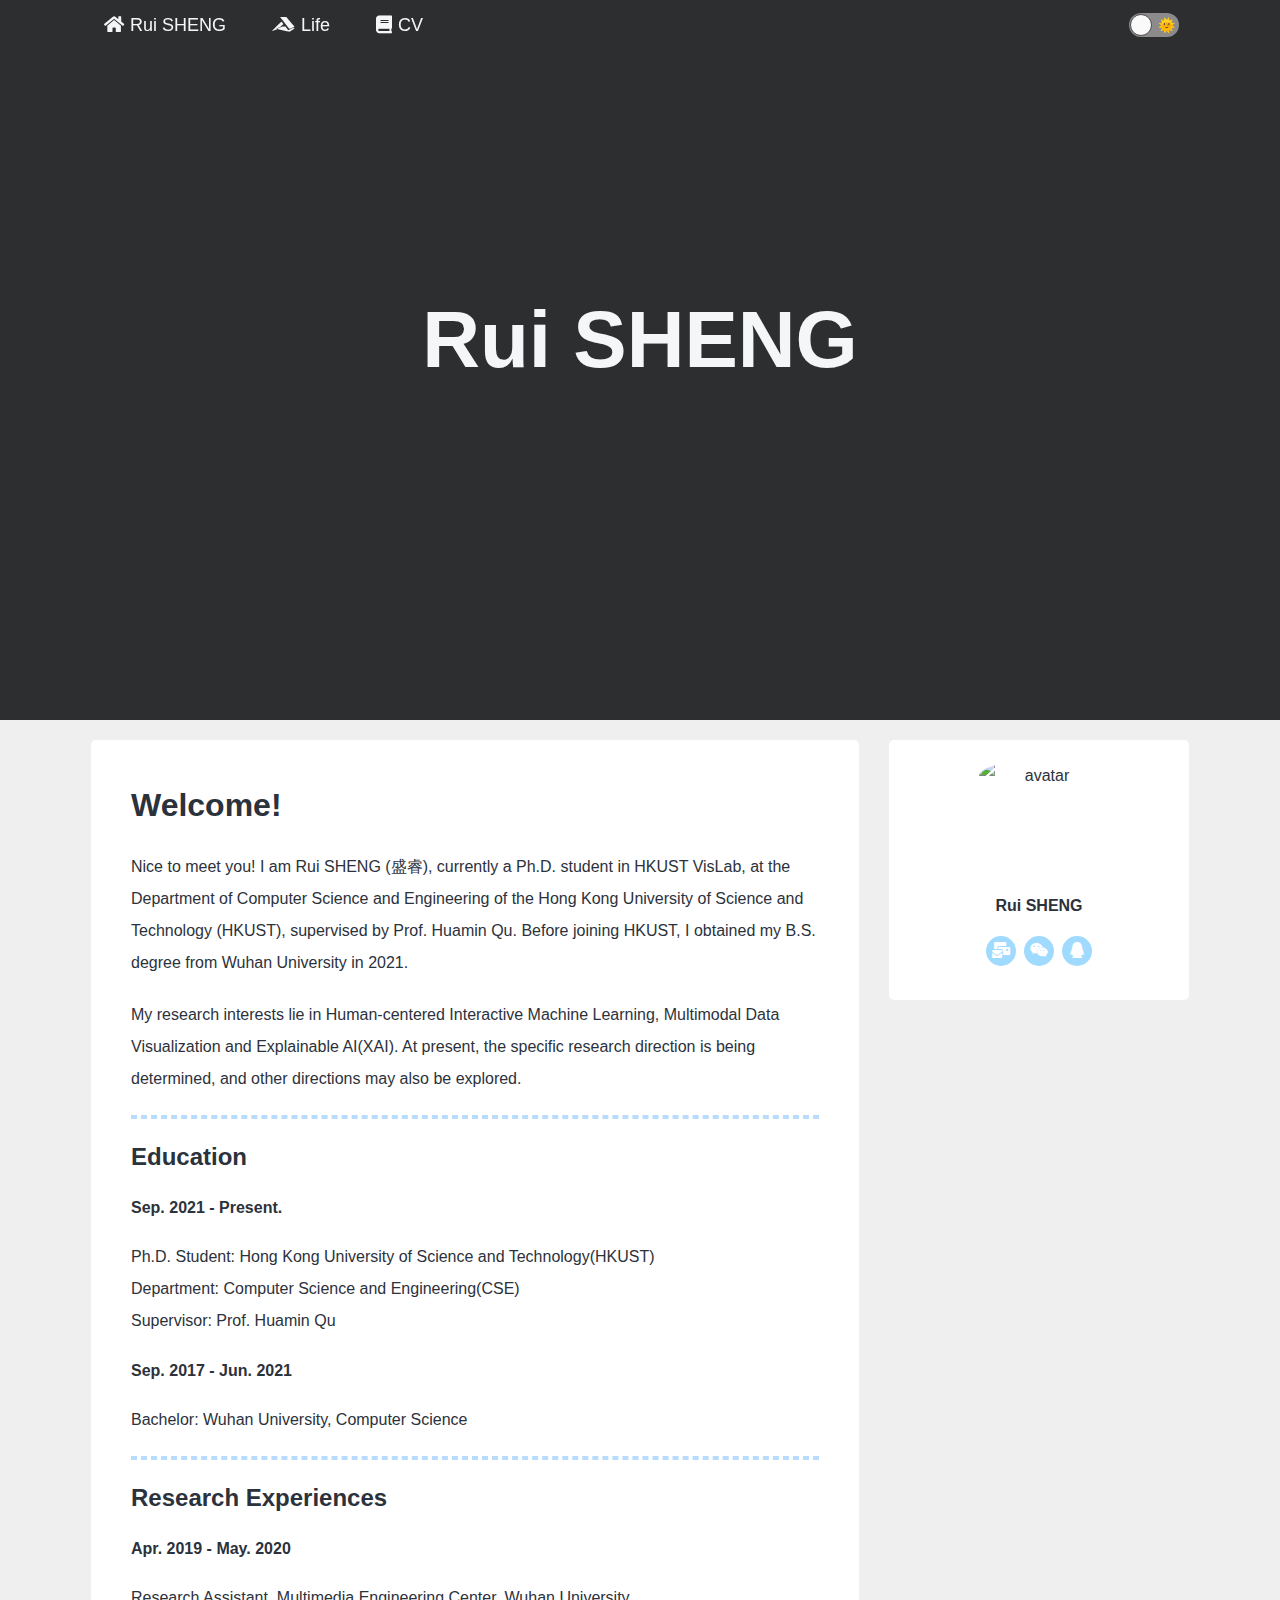
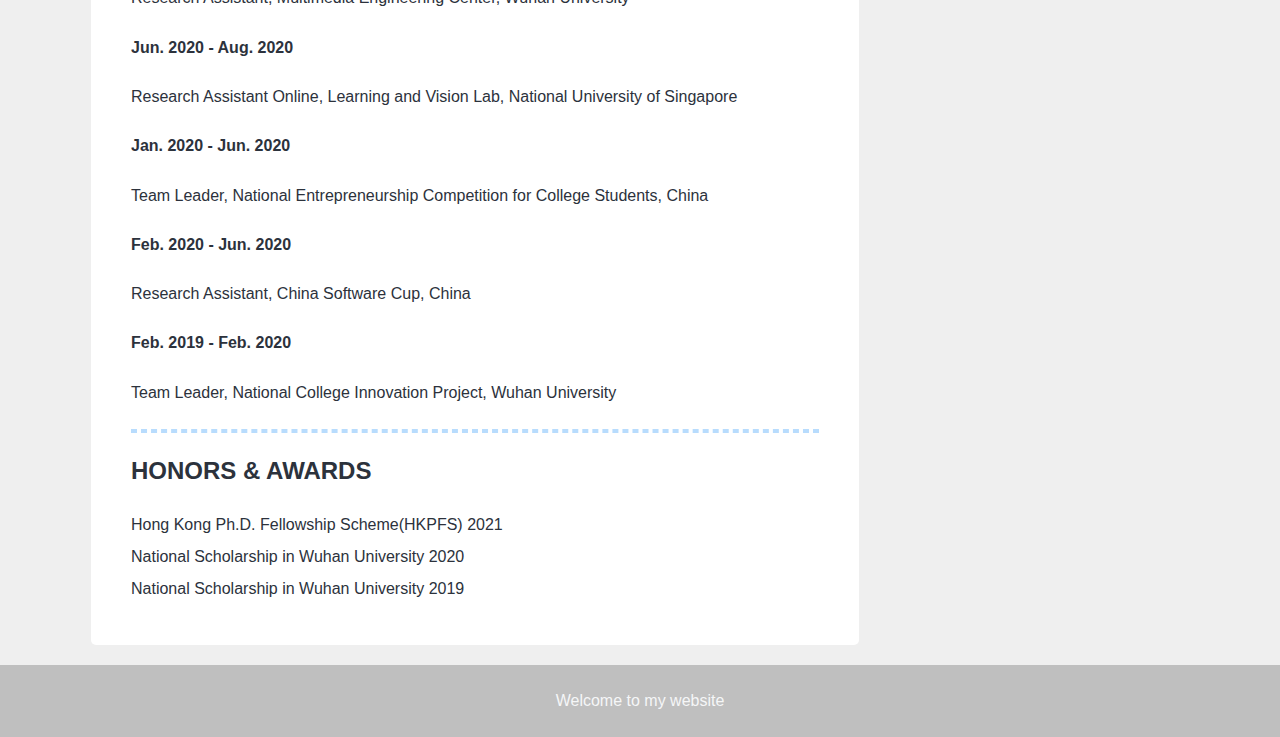
==== commit bdd8de3b: "Site updated: 2022-02-03 16:09:25" ====
--- a/index.html
+++ b/index.html
@@ -1,9 +1,9 @@
-<!DOCTYPE html><html lang="en"><head><meta charset="UTF-8"><meta http-equiv="X-UA-Compatible" content="IE=edge"><meta name="viewport" content="width=device-width, initial-scale=1"><meta name="format-detection" content="telephone=no"><meta name="apple-mobile-web-app-capable" content="yes"><meta name="apple-mobile-web-app-status-bar-style" content="black"><link rel="icon" href="/images/icons/favicon-16x16.png?v=2.6.2" type="image/png" sizes="16x16"><link rel="icon" href="/images/icons/favicon-32x32.png?v=2.6.2" type="image/png" sizes="32x32"><meta name="description" content="Welcome!       Nice to meet you! I am Rui SHENG (盛睿), currently a Ph.D. student in HKUST VisLab, at the Department of Electronic and Computer Engineering of the Hong Kong Universit">
+<!DOCTYPE html><html lang="en"><head><meta charset="UTF-8"><meta http-equiv="X-UA-Compatible" content="IE=edge"><meta name="viewport" content="width=device-width, initial-scale=1"><meta name="format-detection" content="telephone=no"><meta name="apple-mobile-web-app-capable" content="yes"><meta name="apple-mobile-web-app-status-bar-style" content="black"><link rel="icon" href="/images/icons/favicon-16x16.png?v=2.6.2" type="image/png" sizes="16x16"><link rel="icon" href="/images/icons/favicon-32x32.png?v=2.6.2" type="image/png" sizes="32x32"><meta name="description" content="Welcome!       Nice to meet you! I am Rui SHENG (盛睿), currently a Ph.D. student in HKUST VisLab, at the Department of Computer Science and Engineering of the Hong Kong University o">
 <meta property="og:type" content="website">
 <meta property="og:title" content="intro">
 <meta property="og:url" content="http://example.com/index.html">
 <meta property="og:site_name" content="Rui SHENG">
-<meta property="og:description" content="Welcome!       Nice to meet you! I am Rui SHENG (盛睿), currently a Ph.D. student in HKUST VisLab, at the Department of Electronic and Computer Engineering of the Hong Kong Universit">
+<meta property="og:description" content="Welcome!       Nice to meet you! I am Rui SHENG (盛睿), currently a Ph.D. student in HKUST VisLab, at the Department of Computer Science and Engineering of the Hong Kong University o">
 <meta property="og:locale" content="en_US">
 <meta property="article:published_time" content="2021-11-09T14:26:50.000Z">
 <meta property="article:author" content="John Doe">
@@ -35,7 +35,7 @@
 </head><body><div class="container" id="container"><header class="header" id="header"><div class="header-inner"><nav class="header-nav header-nav--fixed"><div class="header-nav-inner"><div class="header-nav-menubtn"><i class="fas fa-bars"></i></div><div class="header-nav-menu"><div class="header-nav-menu-item"><a class="header-nav-menu-item__link" href="/"><span class="header-nav-menu-item__icon"><i class="fas fa-home"></i></span><span class="header-nav-menu-item__text">Rui SHENG</span></a></div><div class="header-nav-menu-item"><a class="header-nav-menu-item__link" href="/life/"><span class="header-nav-menu-item__icon"><i class="fab fa-accusoft"></i></span><span class="header-nav-menu-item__text">Life</span></a></div><div class="header-nav-menu-item"><a class="header-nav-menu-item__link" href="/file/RuiSHENG.pdf"><span class="header-nav-menu-item__icon"><i class="fas fa-book"></i></span><span class="header-nav-menu-item__text">CV</span></a></div></div><div class="header-nav-mode"><div class="mode"><div class="mode-track"><span class="mode-track-moon"></span><span class="mode-track-sun"></span></div><div class="mode-thumb"></div></div></div></div></nav><div class="header-banner"><div class="header-banner-info"><div class="header-banner-info__title">Rui SHENG</div><div class="header-banner-info__subtitle"></div></div></div></div></header><main class="main" id="main"><div class="main-inner"><div class="content-wrap" id="content-wrap"><div class="content" id="content"><div class="custompage">
         <h1 id="Welcome"   >
           <a href="#Welcome" class="heading-link"><i class="fas fa-link"></i></a><a href="#Welcome" class="headerlink" title="Welcome!"></a>Welcome!</h1>
-      <p>Nice to meet you! I am Rui SHENG (盛睿), currently a Ph.D. student in HKUST VisLab, at the Department of Electronic and Computer Engineering of the Hong Kong University of Science and Technology (HKUST), supervised by Prof. Huamin Qu. Before joining HKUST, I obtained my B.S. degree from Wuhan University in 2021.</p>
+      <p>Nice to meet you! I am Rui SHENG (盛睿), currently a Ph.D. student in HKUST VisLab, at the Department of Computer Science and Engineering of the Hong Kong University of Science and Technology (HKUST), supervised by Prof. Huamin Qu. Before joining HKUST, I obtained my B.S. degree from Wuhan University in 2021.</p>
 <p>My research interests lie in Human-centered Interactive Machine Learning, Multimodal Data Visualization and Explainable AI(XAI). At present, the specific research direction is being determined, and other directions may also be explored.</p>
 <hr>
 
@@ -44,7 +44,7 @@
       
         <h4 id="Sep-2021-Present"   >
           <a href="#Sep-2021-Present" class="heading-link"><i class="fas fa-link"></i></a><a href="#Sep-2021-Present" class="headerlink" title="Sep. 2021 - Present."></a>Sep. 2021 - Present.</h4>
-      <p>Ph.D. Student: Hong Kong University of Science and Technology(HKUST)<br>Department: Electronic and Computer Engineering(ECE)<br>Supervisor: Prof. Huamin Qu</p>
+      <p>Ph.D. Student: Hong Kong University of Science and Technology(HKUST)<br>Department: Computer Science and Engineering(CSE)<br>Supervisor: Prof. Huamin Qu</p>
 
         <h4 id="Sep-2017-Jun-2021"   >
           <a href="#Sep-2017-Jun-2021" class="heading-link"><i class="fas fa-link"></i></a><a href="#Sep-2017-Jun-2021" class="headerlink" title="Sep. 2017 - Jun. 2021"></a>Sep. 2017 - Jun. 2021</h4>
--- a/css/index.css
+++ b/css/index.css
@@ -892,7 +892,7 @@
   z-index: 0;
   width: 100%;
   height: 100%;
-  background: url("https://www.wallpapertip.com/wmimgs/26-268406_colorful-sky-wallpaper.jpg") no-repeat center/cover;
+  background: url("https://s3.bmp.ovh/imgs/2021/11/982a373f4bad44b4.jpg") no-repeat center/cover;
 }
 .header-banner-info {
   position: absolute;
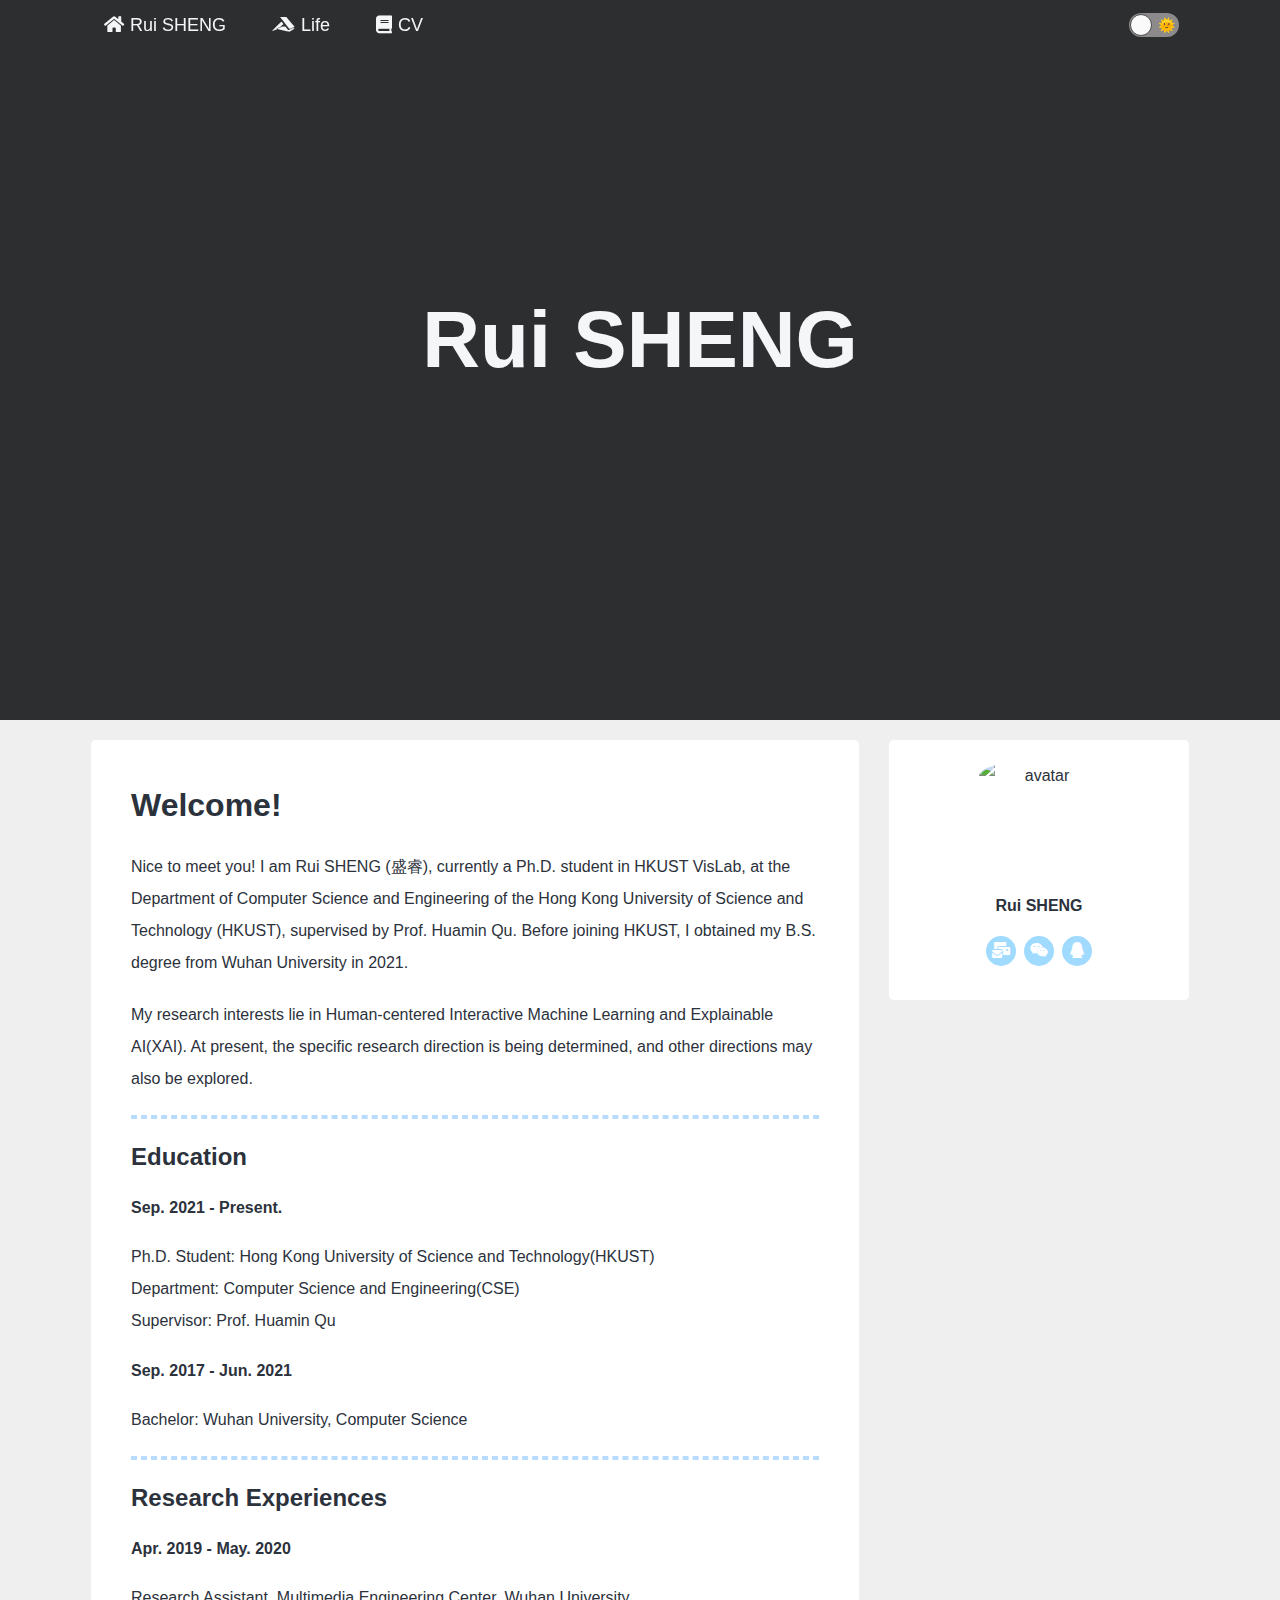
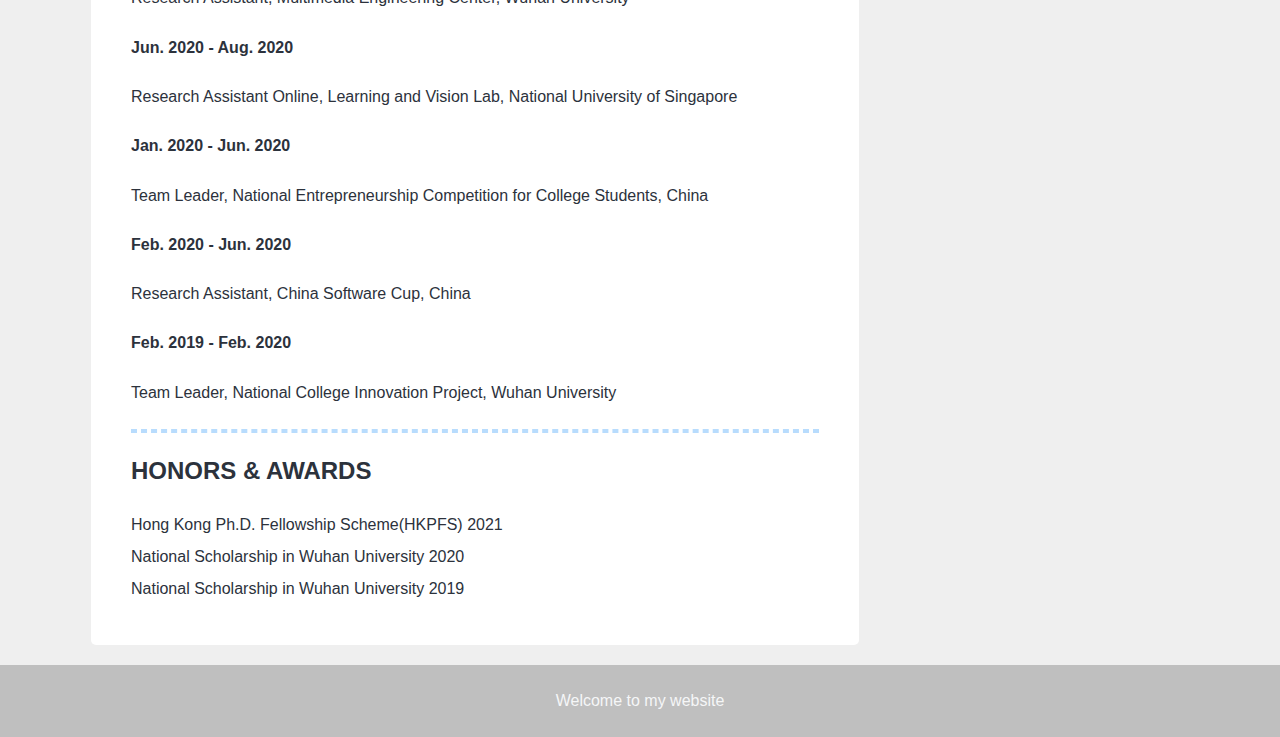
==== commit c2ead7d9: "Site updated: 2022-06-21 21:57:42" ====
--- a/index.html
+++ b/index.html
@@ -36,7 +36,7 @@
         <h1 id="Welcome"   >
           <a href="#Welcome" class="heading-link"><i class="fas fa-link"></i></a><a href="#Welcome" class="headerlink" title="Welcome!"></a>Welcome!</h1>
       <p>Nice to meet you! I am Rui SHENG (盛睿), currently a Ph.D. student in HKUST VisLab, at the Department of Computer Science and Engineering of the Hong Kong University of Science and Technology (HKUST), supervised by Prof. Huamin Qu. Before joining HKUST, I obtained my B.S. degree from Wuhan University in 2021.</p>
-<p>My research interests lie in Human-centered Interactive Machine Learning, Multimodal Data Visualization and Explainable AI(XAI). At present, the specific research direction is being determined, and other directions may also be explored.</p>
+<p>My research interests lie in Human-centered Interactive Machine Learning and Explainable AI(XAI). At present, the specific research direction is being determined, and other directions may also be explored.</p>
 <hr>
 
         <h2 id="Education"   >
--- a/css/index.css
+++ b/css/index.css
@@ -892,7 +892,7 @@
   z-index: 0;
   width: 100%;
   height: 100%;
-  background: url("https://s3.bmp.ovh/imgs/2021/11/982a373f4bad44b4.jpg") no-repeat center/cover;
+  background: url("https://www.wallpapertip.com/wmimgs/1-16126_4k-wallpaper-earth-4k.jpg") no-repeat center/cover;
 }
 .header-banner-info {
   position: absolute;
